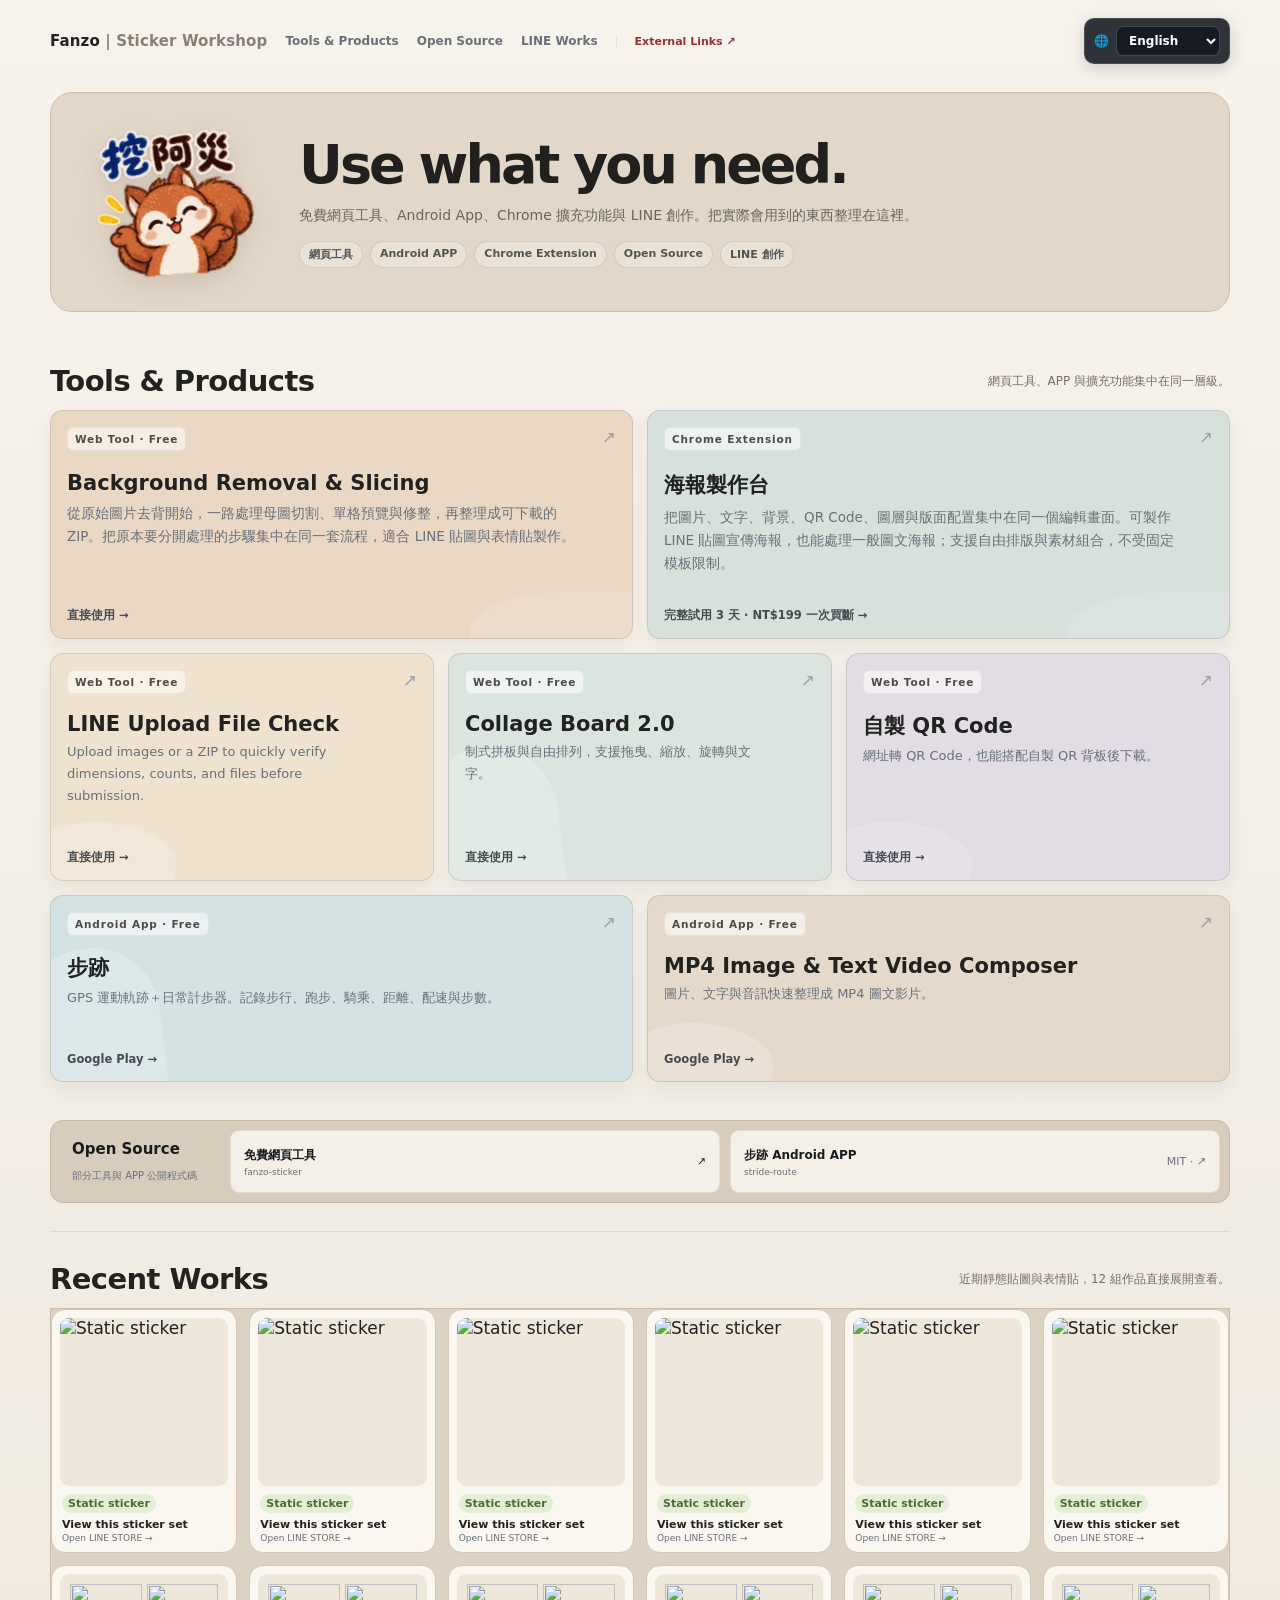
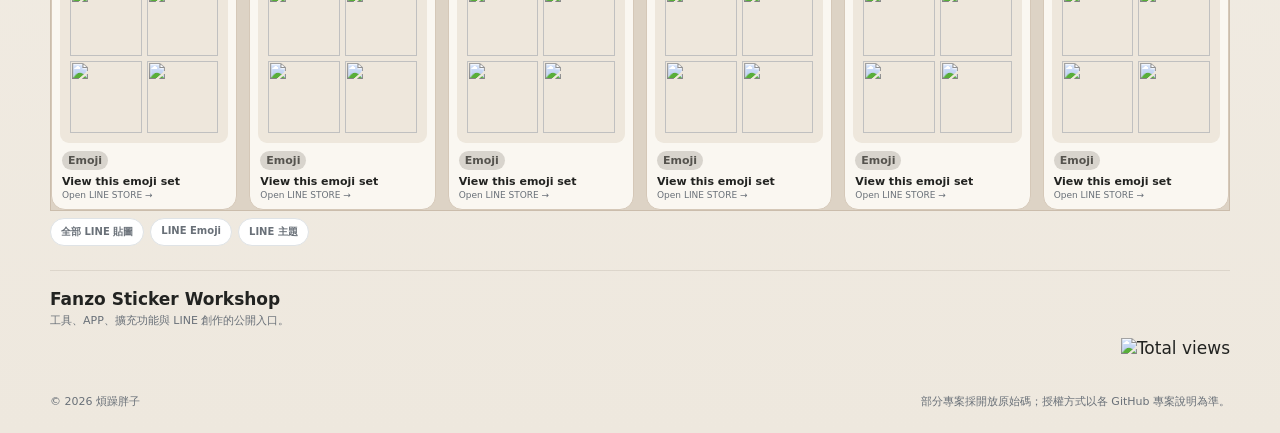
==== index.html @ 5bd981f5 "Use direct PNG for homepage featured sticker" ====
<!DOCTYPE html>
<html lang="zh-Hant-TW">
<head>
<meta charset="UTF-8">
<meta name="viewport" content="width=device-width, initial-scale=1.0">
<title>煩躁胖子｜貼圖工作站</title>
<meta name="description" content="煩躁胖子貼圖工作站：四套免費工具、Android APP，以及 Chrome 海報製作台。">
<meta property="og:title" content="煩躁胖子｜貼圖工作站">
<meta property="og:description" content="煩躁胖子貼圖工作站：四套免費工具、Android APP，以及 Chrome 海報製作台。">
<meta property="og:type" content="website">
<meta name="twitter:card" content="summary_large_image">
<style>
:root{
  --paper:#f6f1e8;
  --paper2:#fffaf2;
  --ink:#27251f;
  --muted:#756f65;
  --line:#ded5c7;
  --orange:#f07b45;
  --yellow:#f3c95f;
  --shadow:0 16px 38px rgba(67,54,35,.10);
}
*{box-sizing:border-box}
html{scroll-behavior:smooth}
body{
  margin:0;
  color:var(--ink);
  background:
    radial-gradient(circle at 12% 8%,rgba(240,123,69,.11),transparent 27rem),
    radial-gradient(circle at 92% 35%,rgba(243,201,95,.12),transparent 26rem),
    var(--paper);
  font-family:"Noto Sans TC","PingFang TC","Microsoft JhengHei",system-ui,sans-serif;
}
a{color:inherit}
.wrap{width:min(1120px,calc(100% - 32px));margin:auto}

/* Header */
header{padding:22px 0 8px}
.topbar{display:flex;align-items:center;justify-content:space-between;gap:18px}
.brand{font-size:18px;font-weight:900;text-decoration:none;letter-spacing:.02em}
.brand b{color:var(--orange)}
.toplinks{display:flex;gap:8px;flex-wrap:wrap}
.toplinks a{
  text-decoration:none;font-size:12px;font-weight:800;color:var(--muted);
  padding:9px 12px;border-radius:999px;
}
.toplinks a:hover{background:rgba(255,255,255,.65);color:var(--ink)}

/* Hero */
.hero{padding:56px 0 38px;text-align:center}
.hero-mark{
  width:74px;height:74px;margin:0 auto 18px;border-radius:25px;
  background:var(--orange);display:grid;place-items:center;
  transform:rotate(-4deg);box-shadow:0 12px 26px rgba(240,123,69,.24);
}
.hero-mark svg{width:41px;height:41px;stroke:#fff;transform:rotate(4deg)}
.hero h1{
  margin:0;font-size:clamp(36px,7vw,66px);line-height:1.08;
  letter-spacing:-.04em;font-weight:900;
}
.hero p{
  max-width:680px;margin:18px auto 0;color:var(--muted);
  font-size:15px;line-height:1.9;
}
.hero-note{
  display:inline-flex;gap:9px;align-items:center;margin-top:22px;
  font-size:12px;font-weight:800;color:#665d51;background:rgba(255,255,255,.58);
  border:1px solid rgba(222,213,199,.78);border-radius:999px;padding:9px 14px;
}
.hero-note i{width:8px;height:8px;border-radius:50%;background:#72a66f}

/* Tools */
.section{padding:34px 0}
.section-kicker{
  font-size:12px;font-weight:900;color:var(--orange);letter-spacing:.12em;
  text-transform:uppercase;margin-bottom:8px;
}
.section-head{display:flex;align-items:end;justify-content:space-between;gap:16px;margin-bottom:18px}
.section-head h2{font-size:clamp(25px,4vw,36px);margin:0;letter-spacing:-.02em}
.section-head p{margin:0;color:var(--muted);font-size:13px;line-height:1.7}
.home-update{
  display:flex;align-items:center;gap:10px;flex-wrap:wrap;
  margin:0 0 12px;padding:10px 14px;border-radius:15px;
  background:rgba(255,250,242,.82);border:1px solid rgba(222,213,199,.95);
  color:var(--muted);font-size:11px;line-height:1.55
}
.home-update b{color:var(--ink);font-size:11px}
.tools{display:grid;grid-template-columns:repeat(2,minmax(0,1fr));gap:16px}
.tool{
  min-height:250px;border-radius:28px;padding:26px;text-decoration:none;
  position:relative;overflow:hidden;border:1px solid rgba(68,55,36,.08);
  box-shadow:var(--shadow);transition:transform .18s ease,box-shadow .18s ease;
}
.tool:hover{transform:translateY(-4px);box-shadow:0 20px 42px rgba(67,54,35,.14)}
.tool:nth-child(1){background:#f6c9aa}
.tool:nth-child(2){background:#f3dda0}
.tool:nth-child(3){background:#badad5}
.tool:nth-child(4){background:#cfd9b7}
.tool-number{
  position:absolute;right:20px;top:14px;font-size:58px;font-weight:900;
  color:rgba(39,37,31,.08);line-height:1
}
.tool-icon{
  width:62px;height:62px;border-radius:20px;background:rgba(255,255,255,.58);
  display:grid;place-items:center;margin-bottom:35px;
}
.tool-icon svg{width:31px;height:31px;stroke:var(--ink)}
.tool h3{font-size:24px;margin:0 0 9px;letter-spacing:-.02em}
.tool p{margin:0;max-width:390px;color:#5f584e;font-size:13px;line-height:1.75}
.tool-go{
  display:inline-flex;align-items:center;gap:8px;margin-top:19px;
  font-size:13px;font-weight:900
}
.tool-go span{
  width:27px;height:27px;display:grid;place-items:center;border-radius:50%;
  background:rgba(255,255,255,.58);transition:transform .15s
}
.tool:hover .tool-go span{transform:translateX(3px)}

/* Showcase */
.showcase-box{
  background:rgba(255,250,242,.76);border:1px solid rgba(222,213,199,.9);
  border-radius:30px;padding:24px;box-shadow:var(--shadow)
}
.showcase-viewport{overflow:hidden}
.showcase-track{display:flex;gap:14px;transition:transform .35s ease;will-change:transform}
.work-card{
  flex:0 0 calc((100% - 28px)/3);min-width:0;text-decoration:none;
  background:#fff;border:1px solid #e6ddd0;border-radius:22px;
  padding:13px;transition:transform .16s,border-color .16s;
}
.work-card:hover{transform:translateY(-2px);border-color:#cdbfad}
.work-image{
  aspect-ratio:1/1;border-radius:16px;background:#f3eee6;
  display:grid;place-items:center;overflow:hidden
}
.work-image img{width:100%;height:100%;object-fit:contain;display:block}
.work-meta{padding:12px 4px 4px}
.badge{
  display:inline-block;font-size:11px;font-weight:900;padding:5px 9px;
  border-radius:999px;background:#f1ece4;color:#5f584e;margin-bottom:9px
}
.badge.motion{background:#fde1d3;color:#a84520}
.badge.static{background:#e4eed7;color:#4f6b38}
.work-title{font-size:14px;font-weight:900}
.work-more{font-size:11px;color:var(--muted);margin-top:5px}
.showcase-foot{
  display:flex;align-items:center;justify-content:space-between;gap:14px;margin-top:17px
}
.showcase-dots{display:flex;gap:7px}
.showcase-dot{
  width:8px;height:8px;padding:0;border:0;border-radius:999px;
  background:#d4cabd;cursor:pointer
}
.showcase-dot.active{width:24px;background:var(--orange)}
.showcase-arrows{display:flex;gap:8px}
.showcase-arrow{
  width:42px;height:42px;border-radius:50%;border:1px solid #ded5c7;
  background:#fff;color:var(--ink);font-size:20px;cursor:pointer
}
.showcase-arrow:hover{background:#f7eee4}
.store-links{display:flex;justify-content:center;gap:8px;flex-wrap:wrap;margin-top:16px}
.store-links a{
  text-decoration:none;font-size:12px;font-weight:800;color:var(--muted);
  border:1px solid var(--line);border-radius:999px;padding:9px 13px;background:rgba(255,255,255,.5)
}
.store-links a:hover{color:var(--ink);background:#fff}

/* Footer */
footer{padding:42px 0 34px}
.footer-inner{
  border-top:1px solid var(--line);padding-top:20px;
  display:flex;justify-content:space-between;gap:14px;flex-wrap:wrap;
  font-size:11px;color:var(--muted)
}

@media(max-width:760px){
  .wrap{width:min(100% - 22px,1120px)}
  header{padding-top:14px}.toplinks{display:none}
  .hero{padding:42px 5px 26px}.hero-mark{width:64px;height:64px;border-radius:21px}
  .hero h1{font-size:40px}.hero p{font-size:14px}
  .section{padding:25px 0}.section-head{align-items:flex-start;flex-direction:column}
  .tools{grid-template-columns:1fr}.tool{min-height:218px;padding:22px;border-radius:24px}
  .tool-icon{margin-bottom:26px}
  .showcase-box{padding:14px;border-radius:24px}
  .work-card{flex-basis:78%}.showcase-track{gap:10px}
}
@media(prefers-reduced-motion:reduce){
  html{scroll-behavior:auto}.tool,.showcase-track,.work-card{transition:none}
}

/* ===== 0808V3｜桌機版一頁感壓縮 patch ===== */
@media (min-width: 761px){
  header{padding:14px 0 4px}
  .brand{font-size:16px}
  .toplinks a{font-size:11px;padding:7px 10px}

  .hero{padding:22px 0 18px}
  .hero-mark{
    width:48px;height:48px;margin:0 auto 10px;border-radius:16px;
    box-shadow:0 8px 18px rgba(240,123,69,.18)
  }
  .hero-mark svg{width:28px;height:28px}
  .hero h1{
    font-size:clamp(34px,4vw,48px);
    line-height:1.05;
    white-space:nowrap
  }
  .hero p{
    max-width:760px;margin:9px auto 0;
    font-size:13px;line-height:1.55
  }
  .hero-note{
    margin-top:10px;font-size:11px;
    padding:6px 11px
  }

  .section{padding:17px 0}
  .section-kicker{
    font-size:10px;margin-bottom:4px
  }
  .section-head{
    margin-bottom:10px;gap:12px
  }
  .section-head h2{
    font-size:clamp(23px,2.4vw,30px)
  }
  .section-head p{
    font-size:11px;line-height:1.5
  }

  .tools{
    grid-template-columns:repeat(4,minmax(0,1fr));
    gap:10px
  }
  .tool{
    min-height:178px;
    border-radius:20px;
    padding:16px;
    box-shadow:0 10px 24px rgba(67,54,35,.08)
  }
  .tool:hover{
    transform:translateY(-2px);
    box-shadow:0 13px 28px rgba(67,54,35,.11)
  }
  .tool-number{
    right:13px;top:8px;
    font-size:38px
  }
  .tool-icon{
    width:43px;height:43px;
    border-radius:14px;
    margin-bottom:13px
  }
  .tool-icon svg{width:23px;height:23px}
  .tool h3{
    font-size:17px;
    margin:0 0 6px
  }
  .tool p{
    font-size:11px;
    line-height:1.5;
    min-height:50px
  }
  .tool-go{
    margin-top:8px;
    font-size:11px;
    gap:6px
  }
  .tool-go span{
    width:22px;height:22px
  }

  .showcase-box{
    border-radius:22px;
    padding:12px;
    box-shadow:0 10px 24px rgba(67,54,35,.08)
  }
  .showcase-track{gap:10px}
  .work-card{
    flex:0 0 calc((100% - 50px)/6);
    border-radius:15px;
    padding:7px
  }
  .work-image{border-radius:11px}
  .work-meta{padding:7px 2px 2px}
  .badge{
    font-size:9px;
    padding:3px 6px;
    margin-bottom:5px
  }
  .work-title{font-size:11px}
  .work-more{font-size:9px;margin-top:2px}
  .showcase-foot{display:none}
  .store-links{
    margin-top:9px;
    gap:6px
  }
  .store-links a{
    font-size:10px;
    padding:6px 10px
  }

  footer{padding:18px 0 18px}
  .footer-inner{padding-top:12px}
}
@media (min-width: 761px) and (max-width: 1050px){
  .tools{grid-template-columns:repeat(2,minmax(0,1fr))}
  .tool{min-height:166px}
  .work-card{flex-basis:calc((100% - 30px)/4)}
  .showcase-foot{display:flex}
}


/* ===== 0808V4｜品牌標頭＋角色裝飾＋外部入口 patch ===== */
.brand span{
  color:var(--muted);
  font-weight:800;
}
.external-links a{
  border:1px solid rgba(222,213,199,.9);
  background:rgba(255,255,255,.48);
}
.external-links a:hover{
  background:#fff;
  border-color:#cfc1b2;
}
.hero{
  padding-top:18px;
  padding-bottom:14px;
}
.hero-layout{
  display:grid;
  grid-template-columns:150px minmax(0,1fr) 150px;
  align-items:center;
  gap:18px;
  max-width:900px;
  margin:0 auto;
}
.hero-copy{
  text-align:center;
  min-width:0;
}
.hero-copy h1{
  margin:0;
}
.hero-copy p{
  max-width:650px;
  margin:9px auto 0;
}
.hero-character{
  height:132px;
  display:flex;
  align-items:center;
  justify-content:center;
  pointer-events:none;
}
.hero-character img{
  display:block;
  width:auto;
  height:126px;
  max-width:100%;
  object-fit:contain;
  filter:drop-shadow(0 8px 13px rgba(67,54,35,.10));
}
.hero-character-left img{transform:rotate(-4deg)}
.hero-character-right img{transform:rotate(4deg)}
@media (min-width:761px) and (max-width:1050px){
  .hero-layout{
    grid-template-columns:120px minmax(0,1fr) 120px;
    max-width:780px;
    gap:10px;
  }
  .hero-character{height:112px}
  .hero-character img{height:108px}
}
@media(max-width:760px){
  .topbar{align-items:flex-start}
  .brand{font-size:15px}
  .brand span{display:inline}
  .external-links{
    display:none;
  }
  .hero{
    padding:24px 0 16px;
  }
  .hero-layout{
    grid-template-columns:78px minmax(0,1fr) 78px;
    gap:3px;
    max-width:100%;
  }
  .hero-character{
    height:86px;
    align-self:end;
  }
  .hero-character img{
    height:82px;
    max-width:92px;
  }
  .hero-copy h1{
    font-size:30px;
    white-space:normal;
    line-height:1.08;
  }
  .hero-copy p{
    font-size:12px;
    line-height:1.55;
    margin-top:8px;
  }
}
@media(max-width:430px){
  .hero-layout{
    grid-template-columns:62px minmax(0,1fr) 62px;
  }
  .hero-character{height:72px}
  .hero-character img{height:68px}
  .hero-copy h1{font-size:27px}
}


/* ===== 0808V5｜首頁視覺整理：Hero 外部入口面板 ===== */
header{padding:14px 0 2px}
.topbar{justify-content:flex-start}
.brand{font-size:16px;letter-spacing:.01em}
.brand span{color:#8a7f72;font-weight:800}
.hero{padding:14px 0 12px;text-align:left}
.hero-shell{
  display:grid;
  grid-template-columns:minmax(0,1fr) 330px;
  gap:20px;
  align-items:stretch;
}
.hero-stage{
  min-height:188px;
  border:1px solid rgba(222,213,199,.78);
  border-radius:26px;
  background:linear-gradient(135deg,rgba(255,250,242,.75),rgba(255,255,255,.35));
  position:relative;
  display:grid;
  grid-template-columns:135px minmax(0,1fr) 135px;
  align-items:center;
  gap:6px;
  padding:16px 22px;
  overflow:hidden;
}
.hero-stage:before,
.hero-stage:after{
  content:"";position:absolute;border-radius:50%;pointer-events:none
}
.hero-stage:before{width:180px;height:180px;left:-72px;top:-84px;background:rgba(240,123,69,.08)}
.hero-stage:after{width:150px;height:150px;right:-58px;bottom:-74px;background:rgba(243,201,95,.12)}
.hero-copy{position:relative;z-index:2;text-align:center}
.hero-copy h1{font-size:clamp(35px,3.8vw,52px);line-height:1.04;white-space:nowrap;margin:0;letter-spacing:-.045em}
.hero-copy p{max-width:620px;margin:10px auto 0;font-size:12.5px;line-height:1.6;color:var(--muted)}
.hero-character{height:145px;display:flex;align-items:center;justify-content:center;position:relative;z-index:2;pointer-events:none}
.hero-character img{height:132px;width:auto;max-width:100%;object-fit:contain;filter:drop-shadow(0 9px 12px rgba(67,54,35,.10))}
.hero-character-left img{transform:rotate(-4deg)}
.hero-character-right img{transform:rotate(4deg)}

.portal-panel{display:grid;grid-template-columns:1fr;gap:8px}
.portal-card{
  min-height:42px;
  display:grid;
  grid-template-columns:34px minmax(0,1fr) 28px;
  align-items:center;
  gap:9px;
  text-decoration:none;
  border:1px solid rgba(222,213,199,.9);
  background:rgba(255,255,255,.72);
  border-radius:15px;
  padding:8px 10px;
  box-shadow:0 7px 16px rgba(67,54,35,.055);
  transition:transform .16s ease, box-shadow .16s ease, border-color .16s ease;
}
a.portal-card:hover{transform:translateY(-2px);box-shadow:0 10px 20px rgba(67,54,35,.09);border-color:#cdbfad}
.portal-icon{width:30px;height:30px;border-radius:10px;display:grid;place-items:center;font-weight:900;font-size:14px;background:#f1ece4;color:#554c42}
.portal-line .portal-icon{background:#dff1d9;color:#39753d}
.portal-fb .portal-icon{background:#dde9fb;color:#315fa5;font-family:Arial,sans-serif;font-size:19px}
.portal-play .portal-icon{background:#e8e5f6;color:#544990;font-size:12px}
.portal-count .portal-icon{background:#f4ead7;color:#8b6d3f}
.portal-copy{min-width:0;display:flex;flex-direction:column;gap:1px}
.portal-copy b{font-size:12px;line-height:1.25;white-space:nowrap;overflow:hidden;text-overflow:ellipsis}
.portal-copy small{font-size:10px;line-height:1.25;color:var(--muted);white-space:nowrap;overflow:hidden;text-overflow:ellipsis}
.portal-arrow{font-size:16px;color:#9b8f80;text-align:center}
.portal-count{
  cursor:default;
  background:rgba(251,247,239,.82);
  grid-template-columns:34px minmax(0,1fr) auto;
}
.portal-count-value{
  display:flex;
  align-items:center;
  justify-content:flex-end;
  min-width:62px;
}
.portal-count-value img{
  display:block;
  height:20px;
  width:auto;
  max-width:88px;
}
.portal-oss .portal-icon{background:#f4ead7;color:#8b6d3f;font-size:10px;letter-spacing:-.08em}
.visitor-count{display:flex;justify-content:flex-end;align-items:center;margin-top:7px;min-height:18px}
.visitor-count img{display:block;height:18px;width:auto;max-width:110px}

.section{padding:13px 0}
.section-head{margin-bottom:9px;align-items:center}
.section-head h2{font-size:26px}
.section-head p{font-size:10.5px}
.tools{gap:9px}
.tool{min-height:164px;padding:14px;border-radius:18px}
.tool-icon{width:40px;height:40px;border-radius:13px;margin-bottom:10px}
.tool-icon svg{width:21px;height:21px}
.tool h3{font-size:16px;margin-bottom:5px}
.tool p{font-size:10.5px;line-height:1.45;min-height:46px}
.tool-go{font-size:10.5px;margin-top:6px}
.tool-number{font-size:34px}
.showcase-box{padding:10px;border-radius:19px}
.work-card{padding:6px;border-radius:13px}
.work-image{border-radius:10px}
.work-meta{padding:5px 2px 1px}
.store-links{margin-top:7px}
footer{padding:14px 0 16px}
.footer-inner{padding-top:10px}

@media(max-width:1050px){
  .hero-shell{grid-template-columns:1fr}
  .portal-panel{grid-template-columns:repeat(2,minmax(0,1fr))}
  .hero-stage{grid-template-columns:110px minmax(0,1fr) 110px}
  .hero-character img{height:112px}
  .hero-stage{min-height:160px}
}
@media(max-width:760px){
  header{padding-top:10px}
  .topbar{display:block}
  .brand{font-size:15px}
  .hero{padding-top:10px}
  .hero-shell{gap:10px}
  .hero-stage{grid-template-columns:72px minmax(0,1fr) 72px;min-height:145px;padding:12px 8px;border-radius:20px}
  .hero-character{height:88px}
  .hero-character img{height:82px}
  .hero-copy h1{font-size:29px;white-space:normal}
  .hero-copy p{font-size:11px;line-height:1.5}
  .portal-panel{grid-template-columns:1fr 1fr;gap:6px}
  .portal-card{grid-template-columns:30px minmax(0,1fr) 22px;padding:7px 8px;border-radius:13px}
  .portal-icon{width:27px;height:27px;border-radius:9px}
  .portal-copy b{font-size:10.5px}
  .portal-copy small{font-size:9px}
  .portal-count-value{font-size:16px}
  .visitor-count{justify-content:center;margin-top:8px}
  .section-head h2{font-size:24px}
  .section-head p{display:none}
}
@media(max-width:430px){
  .hero-stage{grid-template-columns:52px minmax(0,1fr) 52px}
  .hero-character{height:70px}
  .hero-character img{height:66px}
  .hero-copy h1{font-size:26px}
  .hero-copy p{font-size:10.5px}
  .portal-panel{grid-template-columns:1fr}
}


/* ===== 0925｜Android APP＋海報製作台 ===== */
.product-grid{display:grid;grid-template-columns:repeat(2,minmax(0,1fr));gap:10px}
.product-card{display:flex;align-items:center;gap:14px;min-height:112px;padding:16px 18px;text-decoration:none;border:1px solid rgba(222,213,199,.9);border-radius:20px;background:rgba(255,250,242,.76);box-shadow:0 10px 24px rgba(67,54,35,.07);transition:transform .16s ease,box-shadow .16s ease,border-color .16s ease}
.product-card:hover{transform:translateY(-2px);box-shadow:0 13px 28px rgba(67,54,35,.11);border-color:#cdbfad}
.product-icon{flex:0 0 48px;width:48px;height:48px;border-radius:15px;display:grid;place-items:center;background:#e7efe0;font-size:20px;font-weight:900}
.product-icon.play{background:#e8e5f6;color:#544990}
.product-copy{min-width:0;flex:1}.product-copy h3{font-size:16px;margin:0 0 4px}.product-copy b{display:block;font-size:11px;margin-bottom:4px;color:#5f584e}.product-copy p{font-size:10.5px;line-height:1.5;color:var(--muted);margin:0}.product-cta{flex:0 0 auto;font-size:10.5px;font-weight:900;white-space:nowrap}
.poster-card{display:grid;grid-template-columns:58px minmax(0,1fr) auto;align-items:center;gap:16px;padding:17px 19px;border:1px solid rgba(222,213,199,.95);border-radius:20px;background:linear-gradient(135deg,#f6c9aa 0%,#f5d7b6 58%,#f3dda0 100%);box-shadow:0 10px 24px rgba(67,54,35,.08)}
.poster-card .product-icon{width:54px;height:54px;background:rgba(255,255,255,.58)}.poster-card h3{font-size:18px;margin:0 0 4px}.poster-card p{font-size:10.5px;line-height:1.55;color:#5f584e;margin:0}.poster-meta{font-size:10.5px;font-weight:900;margin-top:5px}
.poster-action{display:inline-flex;align-items:center;justify-content:center;text-decoration:none;padding:10px 13px;border-radius:999px;background:rgba(255,255,255,.72);border:1px solid rgba(255,255,255,.8);font-size:10.5px;font-weight:900;white-space:nowrap}
@media(max-width:760px){.product-grid{grid-template-columns:1fr}.product-card{min-height:105px;padding:14px}.poster-card{grid-template-columns:48px minmax(0,1fr);gap:11px;padding:14px}.poster-card .product-icon{width:46px;height:46px}.poster-action{grid-column:1/-1;width:100%}}
</style>

<style id="professional-redesign">
:root{--bg:#f4f5f6;--surface:#fff;--surface2:#eceff1;--ink:#191c1f;--muted:#697078;--line:#dfe3e6;--accent:#b52a2f;--accent-soft:#f5e8e8;--dark:#25292d}
body{background:var(--bg);color:var(--ink)}
.wrap{width:min(1180px,calc(100% - 40px))}
header{padding:18px 0 4px}.topbar{display:flex;justify-content:space-between;align-items:center}.brand{font-size:15px}
.new-nav{display:flex;gap:18px}.new-nav a{font-size:11px;font-weight:800;text-decoration:none;color:var(--muted)}.new-nav a:hover{color:var(--ink)}
.hero{padding:24px 0 28px;text-align:left}.hero-shell{display:block}.hero-stage{min-height:270px;display:grid;grid-template-columns:145px minmax(0,1fr) 145px;border:1px solid var(--line);border-radius:20px;background:var(--surface);box-shadow:none;padding:28px 42px}
.hero-stage:before,.hero-stage:after{display:none}.hero-copy h1{font-size:clamp(42px,5vw,66px);letter-spacing:-.055em}.hero-copy p{max-width:650px;font-size:14px;line-height:1.75}.hero-character{height:180px}.hero-character img{height:158px;filter:none}
.hero-tags{display:flex;justify-content:center;gap:7px;flex-wrap:wrap;margin-top:18px}.hero-tags span{border:1px solid var(--line);background:#fafafa;border-radius:999px;padding:6px 10px;font-size:10px;font-weight:800;color:var(--muted)}
.portal-panel{display:none!important}
.section{padding:30px 0}.section-head{margin-bottom:15px}.section-head h2{font-size:27px}.section-head p{font-size:11px}
.product-bento{display:grid;grid-template-columns:repeat(12,1fr);gap:12px}
.product-bento .p-card{grid-column:span 4;min-height:180px;background:var(--surface);border:1px solid var(--line);border-radius:15px;padding:19px;text-decoration:none;display:flex;flex-direction:column;position:relative;transition:.16s ease}
.product-bento .p-card:hover{transform:translateY(-2px);border-color:#b9c0c5;box-shadow:0 9px 24px rgba(25,28,31,.06)}
.product-bento .p-card.major{grid-column:span 6;min-height:210px}.p-top{display:flex;justify-content:space-between;gap:10px;align-items:start}.p-type{font-size:9px;font-weight:900;letter-spacing:.1em;color:var(--accent);background:var(--accent-soft);padding:5px 7px;border-radius:6px}.p-arrow{color:#9aa0a5}.p-card h3{font-size:19px;margin:26px 0 7px}.p-card p{font-size:11px;line-height:1.65;color:var(--muted);margin:0;max-width:430px}.p-foot{margin-top:auto;padding-top:18px;font-size:10px;font-weight:900;color:#454b50}
.opensource-strip{display:grid;grid-template-columns:190px 1fr 1fr;gap:10px;align-items:stretch;background:var(--dark);border-radius:16px;padding:12px;color:white}.oss-title{padding:14px}.oss-title b{display:block;font-size:17px;margin-bottom:5px}.oss-title small{color:#aeb5ba;font-size:10px}.oss-card{background:#30353a;border:1px solid #41474c;border-radius:11px;padding:13px 15px;text-decoration:none;color:white;display:flex;align-items:center;justify-content:space-between}.oss-card b{font-size:12px}.oss-card small{display:block;color:#aeb5ba;font-size:9px;margin-top:3px}.oss-license{color:#d5dade;font-size:10px}
.showcase-box{background:transparent;border:0;border-radius:0;padding:0;box-shadow:none}.work-card{background:var(--surface);border-color:var(--line);border-radius:14px;padding:8px}.work-image{border-radius:9px;background:#eceff1}.badge{background:#eceff1;color:#535a60}.store-links{justify-content:flex-start}.store-links a{background:var(--surface);border-color:var(--line)}
.creator-note{display:grid;grid-template-columns:1fr auto;gap:20px;align-items:center;border-top:1px solid var(--line);padding:24px 0 6px}.creator-note p{margin:4px 0 0;color:var(--muted);font-size:11px}.creator-links{display:flex;gap:8px}.creator-links a{font-size:10px;font-weight:900;text-decoration:none;border:1px solid var(--line);background:var(--surface);padding:8px 11px;border-radius:8px}
footer{padding:14px 0 24px}.footer-inner{border-top:0;padding-top:0}
@media(max-width:900px){.product-bento .p-card,.product-bento .p-card.major{grid-column:span 6}.opensource-strip{grid-template-columns:1fr 1fr}.oss-title{grid-column:1/-1}.hero-stage{grid-template-columns:105px minmax(0,1fr) 105px;padding:22px}.hero-character img{height:120px}}
@media(max-width:650px){.wrap{width:min(100% - 22px,1180px)}.new-nav{display:none}.hero-stage{grid-template-columns:58px minmax(0,1fr) 58px;min-height:190px;padding:14px 8px}.hero-copy h1{font-size:31px}.hero-copy p{font-size:11px}.hero-character{height:85px}.hero-character img{height:72px}.product-bento .p-card,.product-bento .p-card.major{grid-column:1/-1;min-height:155px}.opensource-strip{grid-template-columns:1fr}.oss-title{grid-column:auto}.creator-note{grid-template-columns:1fr}.creator-links{flex-wrap:wrap}.section{padding:22px 0}}
</style>

<style id="professional-redesign-v2">
/* 0925 V2 — tighter product rhythm, lighter OSS, less template-like hero */
:root{--accent:#9f2d31;--accent-soft:#f7eeee}
.hero-stage{min-height:228px;grid-template-columns:118px minmax(0,1fr) 96px;padding:24px 38px;overflow:visible}
.hero-character-left{transform:translate(-10px,18px) rotate(-5deg);align-self:end}
.hero-character-right{transform:translate(12px,-18px) rotate(4deg);align-self:start}
.hero-character-left img{height:132px}.hero-character-right img{height:112px}
.hero-copy h1{font-size:clamp(40px,4.6vw,60px)}
.hero-tags span{background:transparent;border-color:#d9dde0;color:#747b82;padding:5px 9px}
.section{padding:24px 0}.section-head{margin-bottom:12px}
.product-bento{grid-template-columns:repeat(12,1fr);gap:10px}
.product-bento .p-card,.product-bento .p-card.major{grid-column:span 4;min-height:146px;padding:16px;border-radius:13px}
.product-bento .p-card:nth-child(1){grid-column:span 6;min-height:166px}
.product-bento .p-card:nth-child(2){grid-column:span 6;min-height:166px}
.p-card h3{font-size:17px;margin:18px 0 5px}.p-card p{font-size:10.5px;line-height:1.5}.p-foot{padding-top:12px}
.p-type{background:#f1f2f3;color:#555d64;border:1px solid #e2e5e7;letter-spacing:.08em}
.p-card:nth-child(1) .p-type,.p-card:nth-child(2) .p-type{background:var(--accent-soft);color:var(--accent);border-color:#efdddd}
.opensource-strip{grid-template-columns:160px 1fr 1fr;background:#fff;color:var(--ink);border:1px solid var(--line);border-radius:13px;padding:9px;box-shadow:none}
.oss-title{padding:10px 12px}.oss-title b{font-size:15px}.oss-title small{color:var(--muted)}
.oss-card{background:#f7f8f9;border:1px solid #e3e6e8;color:var(--ink);border-radius:9px;padding:10px 13px}
.oss-card small,.oss-license{color:var(--muted)}
#open-source{padding-top:14px;padding-bottom:20px}
#works{padding-top:24px}
.creator-note{padding-top:18px}
@media(min-width:901px){.product-bento .p-card:nth-child(n+6){grid-column:span 6}}
@media(max-width:900px){.hero-stage{grid-template-columns:90px minmax(0,1fr) 72px}.product-bento .p-card,.product-bento .p-card.major,.product-bento .p-card:nth-child(1),.product-bento .p-card:nth-child(2){grid-column:span 6}.opensource-strip{grid-template-columns:140px 1fr 1fr}}
@media(max-width:650px){.hero-stage{grid-template-columns:46px minmax(0,1fr) 38px;min-height:178px;padding:12px 7px}.hero-character-left{transform:translate(-4px,12px) rotate(-5deg)}.hero-character-right{transform:translate(4px,-10px) rotate(4deg)}.hero-character-left img{height:64px}.hero-character-right img{height:56px}.hero-copy h1{font-size:29px}.hero-tags{display:none}.product-bento .p-card,.product-bento .p-card.major,.product-bento .p-card:nth-child(1),.product-bento .p-card:nth-child(2),.product-bento .p-card:nth-child(n+6){grid-column:1/-1;min-height:132px}.opensource-strip{grid-template-columns:1fr}.oss-title{padding:7px 9px}}
</style>

<style id="nav-external-v3">
.new-nav{align-items:center}.external-menu{position:relative}.external-menu summary{list-style:none;cursor:pointer;font-size:11px;font-weight:900;color:var(--accent);border-left:1px solid var(--line);padding-left:18px}.external-menu summary::-webkit-details-marker{display:none}.external-pop{position:absolute;right:0;top:28px;width:230px;padding:7px;background:#fff;border:1px solid var(--line);border-radius:11px;box-shadow:0 14px 35px rgba(20,24,28,.12);z-index:30}.external-pop a{display:block;padding:10px;border-radius:7px;color:var(--ink)!important}.external-pop a:hover{background:#f3f4f5}.external-pop b{display:block;font-size:11px}.external-pop small{display:block;margin-top:2px;font-size:9px;color:var(--muted)}
.creator-note{grid-template-columns:1fr}.work-card .badge.emoji{background:#eee9f6;color:#65547c}
@media(max-width:650px){.external-menu{display:none}}
</style>

<style id="showcase-grid-v4">
.showcase-static{overflow:visible}.showcase-grid{display:grid;grid-template-columns:repeat(6,minmax(0,1fr));gap:12px}.showcase-grid .work-card{min-width:0;width:auto}.showcase-grid .work-image{aspect-ratio:1/1}.showcase-grid .work-image img{width:100%;height:100%;object-fit:contain}.showcase-foot{display:none}
@media(max-width:1050px){.showcase-grid{grid-template-columns:repeat(4,minmax(0,1fr))}}
@media(max-width:650px){.showcase-grid{grid-template-columns:repeat(2,minmax(0,1fr));gap:9px}}
</style>

<style id="studio-palette-v5">
/* Warm studio palette: avoid engineering-white canvas and identical cards */
html,body{background:#eee9df}
body{background:
 radial-gradient(circle at 9% 7%,rgba(194,128,94,.10),transparent 24%),
 radial-gradient(circle at 91% 26%,rgba(93,124,113,.10),transparent 27%),
 #eee9df;color:#202321}
.site-header{background:rgba(238,233,223,.90);backdrop-filter:blur(12px)}
.hero-stage{background:#f3e8d8;border-color:#dfd2bf;box-shadow:0 14px 36px rgba(67,54,38,.07)}
.hero-tags span:nth-child(1){background:#f1d8c8;border-color:#e6c2ad;color:#754535}
.hero-tags span:nth-child(2){background:#dfe9df;border-color:#c9d9ca;color:#405f4c}
.hero-tags span:nth-child(3){background:#e9dfd2;border-color:#d8c8b7;color:#685340}
.hero-tags span:nth-child(4){background:#dedee8;border-color:#cacbd9;color:#51546b}
.hero-tags span:nth-child(5){background:#eadde2;border-color:#d9c6ce;color:#694d59}
.product-bento .p-card{border-color:rgba(77,70,58,.12);box-shadow:0 8px 22px rgba(63,54,42,.045)}
.product-bento .p-card:nth-child(1){background:#f4dfd2}
.product-bento .p-card:nth-child(2){background:#dfe8e1}
.product-bento .p-card:nth-child(3){background:#e9e1d4}
.product-bento .p-card:nth-child(4){background:#e2e5dc}
.product-bento .p-card:nth-child(5){background:#e6dfe8}
.product-bento .p-card:nth-child(6){background:#dce7e8}
.product-bento .p-card:nth-child(7){background:#eee0d9}
.product-bento .p-card .p-type{background:rgba(255,255,255,.48);border-color:rgba(80,70,60,.10)}
.opensource-strip{background:#ddd8ce;border-color:#cec7ba}
.oss-card{background:rgba(255,255,255,.38);border-color:rgba(70,65,55,.10)}
#works .work-card{background:#f7f2e9;border-color:#ddd4c7}
#works .work-image{background:#ebe7df}
footer{border-color:#d5cec2}
@media(max-width:650px){body{background:#eee9df}.hero-stage{background:#f3e8d8}}
</style>

<style id="studio-layout-v6">
/* stronger studio treatment; keep white as accent only */
.hero-stage{border:0;background:linear-gradient(135deg,#ead8c4 0%,#f0e4d3 52%,#dfe6dc 100%);box-shadow:none}
.hero-copy p{color:#665f56}.hero-tags{margin-top:14px}
.product-bento{gap:14px}
.product-bento .p-card{overflow:hidden;isolation:isolate;border:0;box-shadow:0 10px 24px rgba(64,52,40,.06);min-height:174px!important}
.product-bento .p-card:after{content:"";position:absolute;right:-32px;bottom:-42px;width:130px;height:130px;border-radius:50%;background:rgba(255,255,255,.28);z-index:-1}
.product-bento .p-card:nth-child(even):after{right:auto;left:-40px;width:150px;height:150px;background:rgba(255,255,255,.20)}
.product-bento .p-card h3{font-size:18px}.product-bento .p-card p{max-width:72%;font-size:11px}
.product-bento .p-card:nth-child(1){background:#edcfbd}
.product-bento .p-card:nth-child(2){background:#cfded3}
.product-bento .p-card:nth-child(3){background:#e5d6c2}
.product-bento .p-card:nth-child(4){background:#d7dfcf}
.product-bento .p-card:nth-child(5){background:#dcd2df}
.product-bento .p-card:nth-child(6){background:#cbdcdd}
.product-bento .p-card:nth-child(7){background:#e6cec3}
.p-type{background:rgba(255,255,255,.55)!important;color:#4f4b46!important;border-color:rgba(75,65,55,.08)!important}
.section-head p{color:#716a61}
.opensource-strip{background:#d5d0c6!important;border:0!important}
.oss-card{background:rgba(250,247,240,.55)!important}
#works{margin-top:8px;padding-top:30px;border-top:1px solid rgba(89,76,60,.12)}
.creator-note{border-top:1px solid rgba(89,76,60,.12)}
@media(max-width:650px){.product-bento .p-card p{max-width:82%}}
</style>

<style id="card-art-v6">
/* Product cards: denser copy area + illustrated lower band */
.product-bento .p-card{position:relative;overflow:hidden;padding-bottom:72px;isolation:isolate}
.product-bento .p-card:after{content:"";position:absolute;right:-12px;bottom:-18px;width:120px;height:76px;border-radius:55% 45% 0 0;background:rgba(255,255,255,.24);transform:rotate(-7deg);z-index:-1}
.product-bento .p-card:nth-child(odd):after{right:auto;left:-20px;width:145px;background:rgba(255,255,255,.18);transform:rotate(8deg)}
.product-bento .p-card:nth-child(1):before,.product-bento .p-card:nth-child(2):before{content:"";position:absolute;bottom:-7px;width:118px;height:102px;background-repeat:no-repeat;background-position:center bottom;background-size:contain;opacity:.94;pointer-events:none}
.product-bento .p-card:nth-child(1):before{right:20px;background-image:url("./assets/hero-left.png");transform:rotate(-4deg)}
.product-bento .p-card:nth-child(2):before{right:18px;background-image:url("./assets/hero-right.png");transform:rotate(3deg)}
.product-bento .p-card:nth-child(1),.product-bento .p-card:nth-child(2){padding-bottom:82px}
.p-card p{max-width:76%}.p-card:nth-child(n+3) p{max-width:88%}
.p-foot{position:absolute;left:16px;bottom:15px;z-index:2}
.section-head p{color:#756e65}
.hero-stage{border-radius:22px}
@media(max-width:650px){.product-bento .p-card{padding-bottom:66px}.product-bento .p-card:nth-child(1):before,.product-bento .p-card:nth-child(2):before{width:92px;height:82px;right:10px}.p-card p{max-width:72%}}
</style>

<style id="editorial-palette-v7">
/* restrained studio/product palette — low saturation, no candy-pastel cards */
html,body{background:#e7e3dc}
body{background:linear-gradient(180deg,#e9e5de 0%,#e3e0da 52%,#dedbd5 100%);color:#222321}
.site-header{background:rgba(231,227,220,.93);border-color:#d0ccc5}
.hero-stage{background:#d8d3ca;border-color:#c8c2b9;box-shadow:none}
.hero-copy h1{color:#20211f}.hero-copy p{color:#68665f}
.hero-tags span{background:rgba(255,255,255,.28)!important;border-color:rgba(54,54,50,.13)!important;color:#55544f!important}
.product-bento .p-card{box-shadow:none;border-color:rgba(45,45,42,.13)}
.product-bento .p-card:nth-child(1){background:#d9d2c8}
.product-bento .p-card:nth-child(2){background:#cfd4cf}
.product-bento .p-card:nth-child(3){background:#d6d2cb}
.product-bento .p-card:nth-child(4){background:#cbd0cc}
.product-bento .p-card:nth-child(5){background:#d2cfd0}
.product-bento .p-card:nth-child(6){background:#cbd2d1}
.product-bento .p-card:nth-child(7){background:#d5d0c9}
.product-bento .p-card:after{background:rgba(255,255,255,.12)}
.product-bento .p-card .p-type{background:rgba(246,244,239,.52);border-color:rgba(50,50,46,.11);color:#4f504c}
.p-card:nth-child(1) .p-type,.p-card:nth-child(2) .p-type{background:rgba(246,244,239,.52);color:#4f504c;border-color:rgba(50,50,46,.11)}
.opensource-strip{background:#cbc8c1;border-color:#bbb7af}
.oss-card{background:rgba(244,242,237,.36)}
#works .work-card{background:#efede8;border-color:#cec9c1;box-shadow:none}
#works .work-image{background:#dedbd5}
.emoji-preview{display:grid!important;grid-template-columns:1fr 1fr;grid-template-rows:1fr 1fr;gap:5px;padding:10px!important}
.emoji-preview img{width:100%!important;height:100%!important;min-width:0;min-height:0;object-fit:contain!important}
.badge.emoji{background:#d8d4cd!important;color:#55534e!important}
</style>

<style id="major-card-fix-v8">
/* Major product cards should carry product information, not repeat hero mascots. */
.product-bento .p-card:nth-child(1):before,.product-bento .p-card:nth-child(2):before{content:none!important;background-image:none!important}
.product-bento .p-card:nth-child(1),.product-bento .p-card:nth-child(2){padding-bottom:62px!important;min-height:220px!important}
.product-bento .p-card:nth-child(1) p,.product-bento .p-card:nth-child(2) p{max-width:94%!important;font-size:12px!important;line-height:1.72!important;margin-top:2px}
.product-bento .p-card:nth-child(1) h3,.product-bento .p-card:nth-child(2) h3{font-size:20px;margin-top:20px}
.product-bento .p-card:nth-child(1):after,.product-bento .p-card:nth-child(2):after{width:190px;height:80px;right:-28px;left:auto;bottom:-34px;border-radius:50% 0 0 0;background:rgba(255,255,255,.10);transform:none}
@media(max-width:650px){.product-bento .p-card:nth-child(1),.product-bento .p-card:nth-child(2){min-height:205px!important;padding-bottom:58px!important}.product-bento .p-card:nth-child(1) p,.product-bento .p-card:nth-child(2) p{font-size:11.5px!important}}
</style>

<style id="type-scale-v9">
/* Increase both display and supporting type by roughly 1–2 steps. */
body{font-size:17px}
.new-nav a,.external-trigger{font-size:12px}
.hero-copy h1{font-size:54px;line-height:1.08}
.hero-copy p{font-size:14px;line-height:1.65}
.hero-tags span{font-size:11px}
.section-head h2{font-size:29px}
.section-head p{font-size:12px}
.product-bento .p-card h3{font-size:21px!important}
.product-bento .p-card p{font-size:13px!important;line-height:1.72!important}
.product-bento .p-card:nth-child(1) p,.product-bento .p-card:nth-child(2) p{font-size:13.5px!important}
.p-type{font-size:10.5px}.p-foot{font-size:11.5px}
.oss-title strong,.oss-card strong{font-size:14px}.oss-title span,.oss-card span{font-size:11px}
.work-meta strong{font-size:13px}.work-meta span{font-size:11px}
@media(max-width:650px){.hero-copy h1{font-size:34px}.hero-copy p{font-size:12px}.section-head h2{font-size:25px}.product-bento .p-card h3{font-size:19px!important}.product-bento .p-card p{font-size:12px!important}}
</style>
<style id="counter-restore-v10">
.restored-counter{display:flex;justify-content:flex-end;padding:4px 0 24px}
.restored-counter .visitor-count{margin:0}
@media(max-width:650px){.restored-counter{justify-content:center;padding-bottom:18px}}
</style>


<style id="homepage-visual-v14">
/* 0925 V14｜單張貼圖＋明確背景/卡片色差 */
html,body{background:#f4f0e8!important}
body{background:linear-gradient(180deg,#f7f3ec 0%,#eee8de 100%)!important;color:#222321}
.site-header,header{background:rgba(247,243,236,.94)!important}
.hero-stage{
  grid-template-columns:190px minmax(0,1fr)!important;
  gap:24px!important;
  background:#e2d7c8!important;
  border:1px solid #cfc0ae!important;
  padding:22px 34px!important;
  min-height:220px!important;
}
.featured-sticker{
  width:180px;height:156px;overflow:hidden;position:relative;z-index:3;
  filter:drop-shadow(0 9px 12px rgba(55,43,31,.12));
  transform:rotate(-3deg)
}
.featured-sticker img{display:block;width:100%;height:100%;object-fit:contain}
.hero-copy{text-align:left!important}
.hero-copy p{margin-left:0!important;margin-right:0!important}
.hero-tags{justify-content:flex-start!important}
.product-bento .p-card{
  border:1px solid rgba(65,55,45,.13)!important;
  box-shadow:0 8px 18px rgba(58,47,36,.055)!important
}
.product-bento .p-card:nth-child(1){background:#ead8c5!important}
.product-bento .p-card:nth-child(2){background:#d7e1dc!important}
.product-bento .p-card:nth-child(3){background:#efe2cf!important}
.product-bento .p-card:nth-child(4){background:#dbe5df!important}
.product-bento .p-card:nth-child(5){background:#e2dce5!important}
.product-bento .p-card:nth-child(6){background:#d4e2e4!important}
.product-bento .p-card:nth-child(7){background:#e5d9cb!important}
.opensource-strip{background:#d8cdbd!important;border:1px solid #c7b9a6!important}
.oss-card{background:#f4efe7!important;border:1px solid rgba(70,58,45,.10)!important}
#works .showcase-box{background:#ddd3c5!important;border:1px solid #cbbdac!important}
#works .work-card{background:#faf7f1!important;border-color:#d5c8b8!important}
#works .work-image{background:#eee7dc!important}
@media(max-width:760px){
  .hero-stage{grid-template-columns:105px minmax(0,1fr)!important;gap:10px!important;padding:16px!important;min-height:170px!important}
  .featured-sticker{width:105px;height:91px}
  .hero-copy{text-align:left!important}
}
@media(max-width:430px){
  .hero-stage{grid-template-columns:88px minmax(0,1fr)!important;padding:13px 10px!important}
  .featured-sticker{width:88px;height:76px}
  .hero-copy h1{font-size:25px!important}
}
</style>
</head>
<body>
<header><div class="wrap topbar"><a class="brand" href="./">煩躁胖子<span>｜貼圖工作站</span></a><nav class="new-nav"><a href="#products">工具與產品</a><a href="#open-source">開放原始碼</a><a href="#works">LINE 作品</a><details class="external-menu"><summary>外部連結 ↗</summary><div class="external-pop"><a href="https://store.line.me/search/zh-Hant?q=%E7%85%A9%E8%BA%81%E8%83%96%E5%AD%90" target="_blank" rel="noopener"><b>LINE STORE</b><small>全部作品</small></a><a href="https://www.facebook.com/profile.php?id=61592913950425" target="_blank" rel="noopener"><b>Facebook</b><small>最新作品與消息</small></a><a href="https://github.com/a8631071-blip/fanzo-sticker" target="_blank" rel="noopener"><b>GitHub</b><small>公開原始碼專案</small></a></div></details></nav></div></header>
<main>
<section class="hero wrap"><div class="hero-shell"><div class="hero-stage">
<div class="featured-sticker"><img src="./assets/decor/wagazai.png?v=15" alt="挖阿災"></div>
<div class="hero-copy"><h1>有需要，就拿去用。</h1><p>免費網頁工具、Android App、Chrome 擴充功能與 LINE 創作。把實際會用到的東西整理在這裡。</p><div class="hero-tags"><span>網頁工具</span><span>Android APP</span><span>Chrome 擴充功能</span><span>開放原始碼</span><span>LINE 創作</span></div></div></div></div></section>

<section class="section wrap" id="products"><div class="section-head"><div><h2>工具與產品</h2></div><p>網頁工具、APP 與擴充功能集中在同一層級。</p></div>
<div class="product-bento">
<a class="p-card major" href="./sticker/" target="_blank" rel="noopener"><div class="p-top"><span class="p-type">網頁工具・免費</span><span class="p-arrow">↗</span></div><h3>去背・切割一站搞定</h3><p>從原始圖片去背開始，一路處理母圖切割、單格預覽與修整，再整理成可下載的 ZIP。把原本要分開處理的步驟集中在同一套流程，適合 LINE 貼圖與表情貼製作。</p><div class="p-foot">直接使用 →</div></a>
<a class="p-card major" href="https://chromewebstore.google.com/detail/%E6%B5%B7%E5%A0%B1%E8%A3%BD%E4%BD%9C%E5%8F%B0/giccbkmkanojfniioocgnfmainpafenc?utm_source=threads&utm_medium=social&utm_content=link_in_bio" target="_blank" rel="noopener"><div class="p-top"><span class="p-type">Chrome 擴充功能</span><span class="p-arrow">↗</span></div><h3>海報製作台</h3><p>把圖片、文字、背景、QR Code、圖層與版面配置集中在同一個編輯畫面。可製作 LINE 貼圖宣傳海報，也能處理一般圖文海報；支援自由排版與素材組合，不受固定模板限制。</p><div class="p-foot">完整試用 3 天 · NT$199 一次買斷 →</div></a>
<a class="p-card" href="./line-check/" target="_blank" rel="noopener"><div class="p-top"><span class="p-type">網頁工具・免費</span><span class="p-arrow">↗</span></div><h3>LINE 上架檔案檢查</h3><p>上傳圖片或 ZIP，上架前快速檢查尺寸、數量與檔案。</p><div class="p-foot">直接使用 →</div></a>
<a class="p-card" href="./collage/" target="_blank" rel="noopener"><div class="p-top"><span class="p-type">網頁工具・免費</span><span class="p-arrow">↗</span></div><h3>素材拼板 2.0</h3><p>制式拼板與自由排列，支援拖曳、縮放、旋轉與文字。</p><div class="p-foot">直接使用 →</div></a>
<a class="p-card" href="./qr/" target="_blank" rel="noopener"><div class="p-top"><span class="p-type">網頁工具・免費</span><span class="p-arrow">↗</span></div><h3>自製 QR Code</h3><p>網址轉 QR Code，也能搭配自製 QR 背板後下載。</p><div class="p-foot">直接使用 →</div></a>
<a class="p-card" href="https://play.google.com/store/apps/details?id=com.app.strideroute" target="_blank" rel="noopener"><div class="p-top"><span class="p-type">Android APP・免費</span><span class="p-arrow">↗</span></div><h3>步跡</h3><p>GPS 運動軌跡＋日常計步器。記錄步行、跑步、騎乘、距離、配速與步數。</p><div class="p-foot">Google Play →</div></a>
<a class="p-card" href="https://play.google.com/store/apps/details?id=com.fanzaopangzi.simplemp4maker" target="_blank" rel="noopener"><div class="p-top"><span class="p-type">Android APP・免費</span><span class="p-arrow">↗</span></div><h3>MP4 圖文影片合成器</h3><p>圖片、文字與音訊快速整理成 MP4 圖文影片。</p><div class="p-foot">Google Play →</div></a>
</div></section>

<section class="section wrap" id="open-source"><div class="opensource-strip"><div class="oss-title"><b>開放原始碼</b><small>部分工具與 APP 公開程式碼</small></div><a class="oss-card" href="https://github.com/a8631071-blip/fanzo-sticker" target="_blank" rel="noopener"><span><b>免費網頁工具</b><small>fanzo-sticker</small></span><span>↗</span></a><a class="oss-card" href="https://github.com/a8631071-blip/stride-route" target="_blank" rel="noopener"><span><b>步跡 Android APP</b><small>stride-route</small></span><span class="oss-license">MIT · ↗</span></a></div></section>

<section class="section wrap" id="works"><div class="section-head"><div><h2>最近作品</h2></div><p>近期靜態貼圖與表情貼，12 組作品直接展開查看。</p></div><div class="showcase-box showcase-static"><div class="showcase-grid" id="showcaseTrack"></div></div><div class="store-links"><a href="https://store.line.me/search/sticker/zh-Hant?q=%E7%85%A9%E8%BA%81%E8%83%96%E5%AD%90" target="_blank" rel="noopener">全部 LINE 貼圖</a><a href="https://store.line.me/search/emoji/zh-Hant?q=%E7%85%A9%E8%BA%81%E8%83%96%E5%AD%90" target="_blank" rel="noopener">LINE 表情貼</a><a href="https://store.line.me/search/theme/zh-Hant?q=%E7%85%A9%E8%BA%81%E8%83%96%E5%AD%90" target="_blank" rel="noopener">LINE 主題</a></div></section>

<section class="wrap creator-note"><div><b>煩躁胖子｜貼圖工作站</b><p>工具、APP、擴充功能與 LINE 創作的公開入口。</p></div></section>
<section class="wrap restored-counter"><div class="visitor-count" title="首頁累積瀏覽次數">
  <img src="https://api.visitorbadge.io/api/visitors?path=a8631071-blip.fanzo-sticker.home&label=%E7%B4%AF%E7%A9%8D%E7%80%8F%E8%A6%BD&labelColor=%23d8d3ca&countColor=%23c4beb5&style=flat&labelStyle=lower" alt="累積瀏覽次數" referrerpolicy="no-referrer">
</div></section>
</main>
<footer><div class="wrap footer-inner"><span>© 2026 煩躁胖子</span><span>部分專案採開放原始碼；授權方式以各 GitHub 專案說明為準。</span></div></footer>
<script>
const SHOWCASE_ITEMS = [
  { id:"36816346", kind:"靜態貼圖", cls:"static", url:"https://store.line.me/stickershop/product/36816346/zh-Hant" },
  { id:"36816269", kind:"靜態貼圖", cls:"static", url:"https://store.line.me/stickershop/product/36816269/zh-Hant" },
  { id:"36816199", kind:"靜態貼圖", cls:"static", url:"https://store.line.me/stickershop/product/36816199/zh-Hant" },
  { id:"36723654", kind:"靜態貼圖", cls:"static", url:"https://store.line.me/stickershop/product/36723654/zh-Hant" },
  { id:"36785043", kind:"靜態貼圖", cls:"static", url:"https://store.line.me/stickershop/product/36785043/zh-Hant" },
  { id:"36705056", kind:"靜態貼圖", cls:"static", url:"https://store.line.me/stickershop/product/36705056/zh-Hant" },
  { id:"6a816e19117a5b0a0e144e4b", kind:"表情貼", cls:"emoji", type:"emoji", url:"https://store.line.me/emojishop/product/6a816e19117a5b0a0e144e4b/zh-Hant" },
  { id:"6a840abcdd388027caabe3f6", kind:"表情貼", cls:"emoji", type:"emoji", url:"https://store.line.me/emojishop/product/6a840abcdd388027caabe3f6/zh-Hant" },
  { id:"6ab2307e9873e30db180af23", kind:"表情貼", cls:"emoji", type:"emoji", url:"https://store.line.me/emojishop/product/6ab2307e9873e30db180af23/zh-Hant" },
  { id:"6ab4d991351ef75626dbac79", kind:"表情貼", cls:"emoji", type:"emoji", url:"https://store.line.me/emojishop/product/6ab4d991351ef75626dbac79/zh-Hant" },
  { id:"6aae3cb5c427d714c65b676b", kind:"表情貼", cls:"emoji", type:"emoji", url:"https://store.line.me/emojishop/product/6aae3cb5c427d714c65b676b/zh-Hant" },
  { id:"6aacf4b7c427d714c65b6734", kind:"表情貼", cls:"emoji", type:"emoji", url:"https://store.line.me/emojishop/product/6aacf4b7c427d714c65b6734/zh-Hant" }
];

function renderShowcase(){
  const track = document.getElementById("showcaseTrack");
  track.innerHTML = SHOWCASE_ITEMS.map((item) => `
    <a class="work-card" href="${item.url}" target="_blank" rel="noopener" aria-label="${item.kind}">
      <div class="work-image ${item.type==='emoji' ? 'emoji-preview' : ''}">
        ${item.type==='emoji'
          ? [1,2,3,4].map(n => '<img src="https://stickershop.line-scdn.net/sticonshop/v1/sticon/'+item.id+'/iPhone/'+String(n).padStart(3,'0')+'.png?v=1" alt="" loading="lazy" referrerpolicy="no-referrer">').join('')
          : '<img src="https://stickershop.line-scdn.net/stickershop/v1/product/'+item.id+'/LINEStorePC/main.png?v=1" alt="'+item.kind+'" loading="lazy" referrerpolicy="no-referrer">'}
      </div>
      <div class="work-meta">
        <span class="badge ${item.cls}">${item.kind}</span>
        <div class="work-title">${item.type==='emoji' ? '看看這組表情貼' : '看看這組貼圖'}</div>
        <div class="work-more">前往 LINE STORE →</div>
      </div>
    </a>
  `).join("");
}
renderShowcase();
</script>
<script src="assets/i18n.js"></script>

</body>
</html>
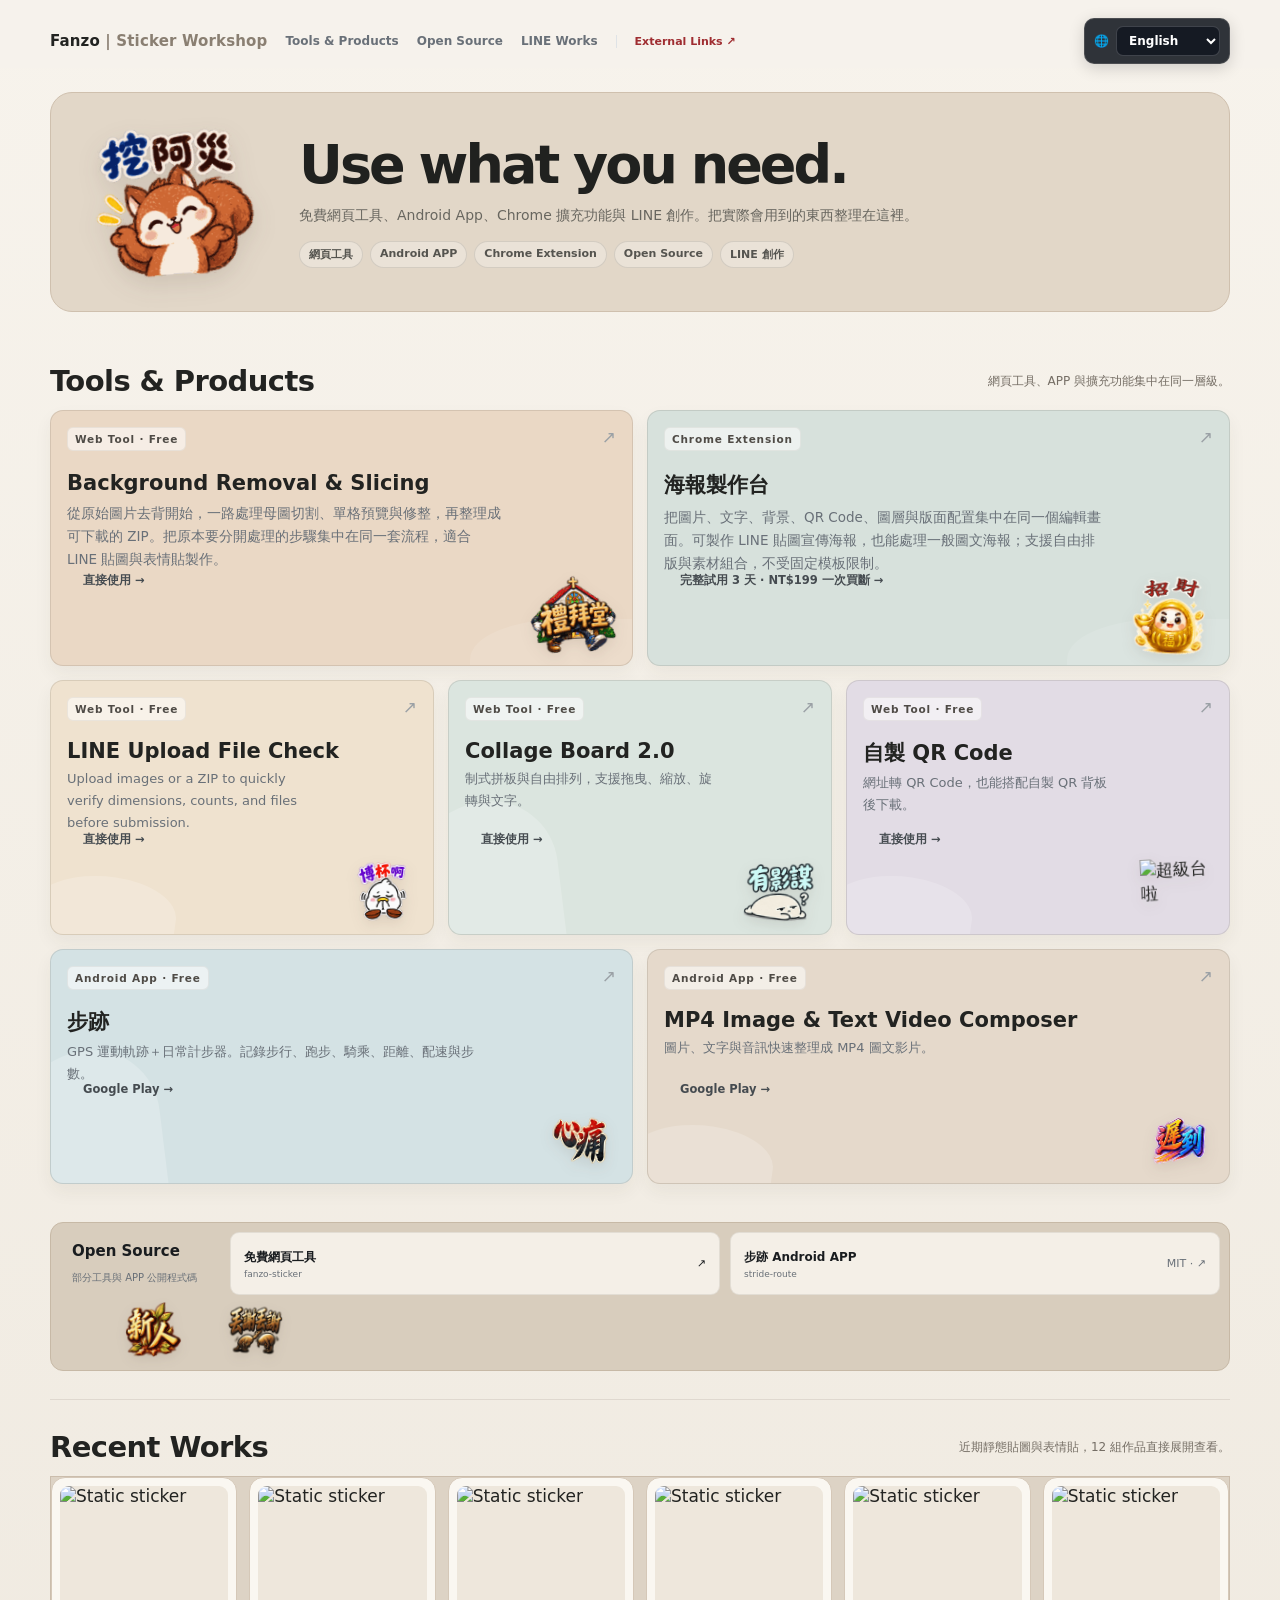
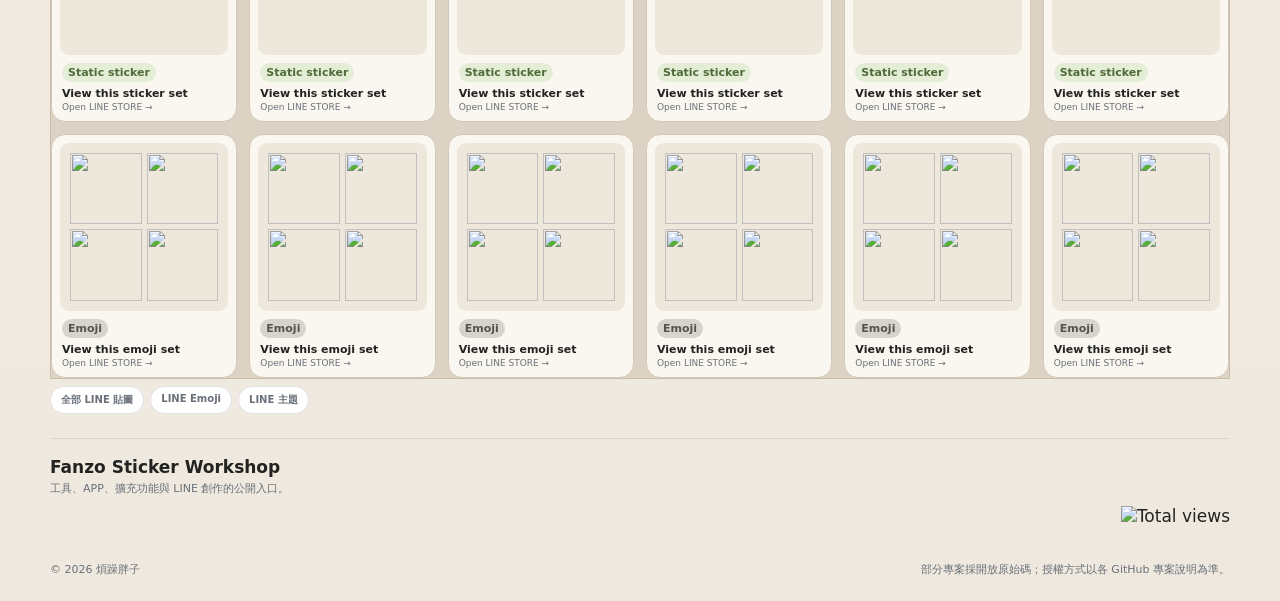
==== commit 7c61d665: "Place nine sticker PNGs across homepage" ====
--- a/index.html
+++ b/index.html
@@ -821,6 +821,32 @@
   .hero-copy h1{font-size:25px!important}
 }
 </style>
+
+<style id="homepage-stickers-v16">
+/* 0925 V16｜九張 PNG 分散裝飾；不遮主要文字與操作區 */
+.product-bento .p-card,.opensource-strip{position:relative;overflow:hidden}
+.card-sticker{
+  position:absolute;right:12px;bottom:10px;width:76px;height:66px;
+  object-fit:contain;z-index:1;pointer-events:none;
+  filter:drop-shadow(0 5px 7px rgba(55,43,31,.10));
+}
+.product-bento .p-card:nth-child(2n) .card-sticker{right:14px;transform:rotate(3deg)}
+.product-bento .p-card:nth-child(2n+1) .card-sticker{transform:rotate(-3deg)}
+.product-bento .p-card.major .card-sticker{width:92px;height:80px}
+.product-bento .p-card .p-top,.product-bento .p-card h3,.product-bento .p-card p,.product-bento .p-card .p-foot{position:relative;z-index:2}
+.product-bento .p-card p{padding-right:58px}
+.product-bento .p-card.major p{padding-right:78px}
+.oss-sticker{position:absolute;width:64px;height:56px;object-fit:contain;pointer-events:none;z-index:1;filter:drop-shadow(0 4px 6px rgba(55,43,31,.10))}
+.oss-sticker-a{left:38%;bottom:3px;transform:rotate(-4deg)}
+.oss-sticker-b{right:1.5%;bottom:3px;transform:rotate(4deg)}
+.opensource-strip>*{position:relative;z-index:2}
+@media(max-width:760px){
+  .card-sticker{width:62px;height:54px;right:8px;bottom:8px}
+  .product-bento .p-card.major .card-sticker{width:70px;height:62px}
+  .product-bento .p-card p,.product-bento .p-card.major p{padding-right:48px}
+  .oss-sticker{width:48px;height:42px;opacity:.9}
+}
+</style>
 </head>
 <body>
 <header><div class="wrap topbar"><a class="brand" href="./">煩躁胖子<span>｜貼圖工作站</span></a><nav class="new-nav"><a href="#products">工具與產品</a><a href="#open-source">開放原始碼</a><a href="#works">LINE 作品</a><details class="external-menu"><summary>外部連結 ↗</summary><div class="external-pop"><a href="https://store.line.me/search/zh-Hant?q=%E7%85%A9%E8%BA%81%E8%83%96%E5%AD%90" target="_blank" rel="noopener"><b>LINE STORE</b><small>全部作品</small></a><a href="https://www.facebook.com/profile.php?id=61592913950425" target="_blank" rel="noopener"><b>Facebook</b><small>最新作品與消息</small></a><a href="https://github.com/a8631071-blip/fanzo-sticker" target="_blank" rel="noopener"><b>GitHub</b><small>公開原始碼專案</small></a></div></details></nav></div></header>
@@ -885,6 +911,32 @@
 }
 renderShowcase();
 </script>
+
+<script id="homepage-stickers-script-v16">
+(()=>{
+  const productStickers=[
+    ["./assets/decor/libaitang.png?v=16","禮拜堂"],
+    ["./assets/decor/zhaocai.png?v=16","招財"],
+    ["./assets/decor/bobeia.png?v=16","博杯啊"],
+    ["./assets/decor/youyingmou.png?v=16","有影謀"],
+    ["./assets/decor/chaojitaila.png?v=16","超級台啦"],
+    ["./assets/decor/xintong.png?v=16","心痛"],
+    ["./assets/decor/chidao.png?v=16","遲到"]
+  ];
+  document.querySelectorAll(".product-bento .p-card").forEach((card,i)=>{
+    const item=productStickers[i]; if(!item) return;
+    const img=document.createElement("img");
+    img.className="card-sticker"; img.src=item[0]; img.alt=item[1]; img.loading="lazy";
+    card.appendChild(img);
+  });
+  const strip=document.querySelector(".opensource-strip");
+  if(strip){
+    [["./assets/decor/xinren.png?v=16","新人","oss-sticker oss-sticker-a"],["./assets/decor/diuxiediuxie.png?v=16","丟謝丟謝","oss-sticker oss-sticker-b"]].forEach(item=>{
+      const img=document.createElement("img"); img.src=item[0]; img.alt=item[1]; img.className=item[2]; img.loading="lazy"; strip.appendChild(img);
+    });
+  }
+})();
+</script>
 <script src="assets/i18n.js"></script>
 
 </body>
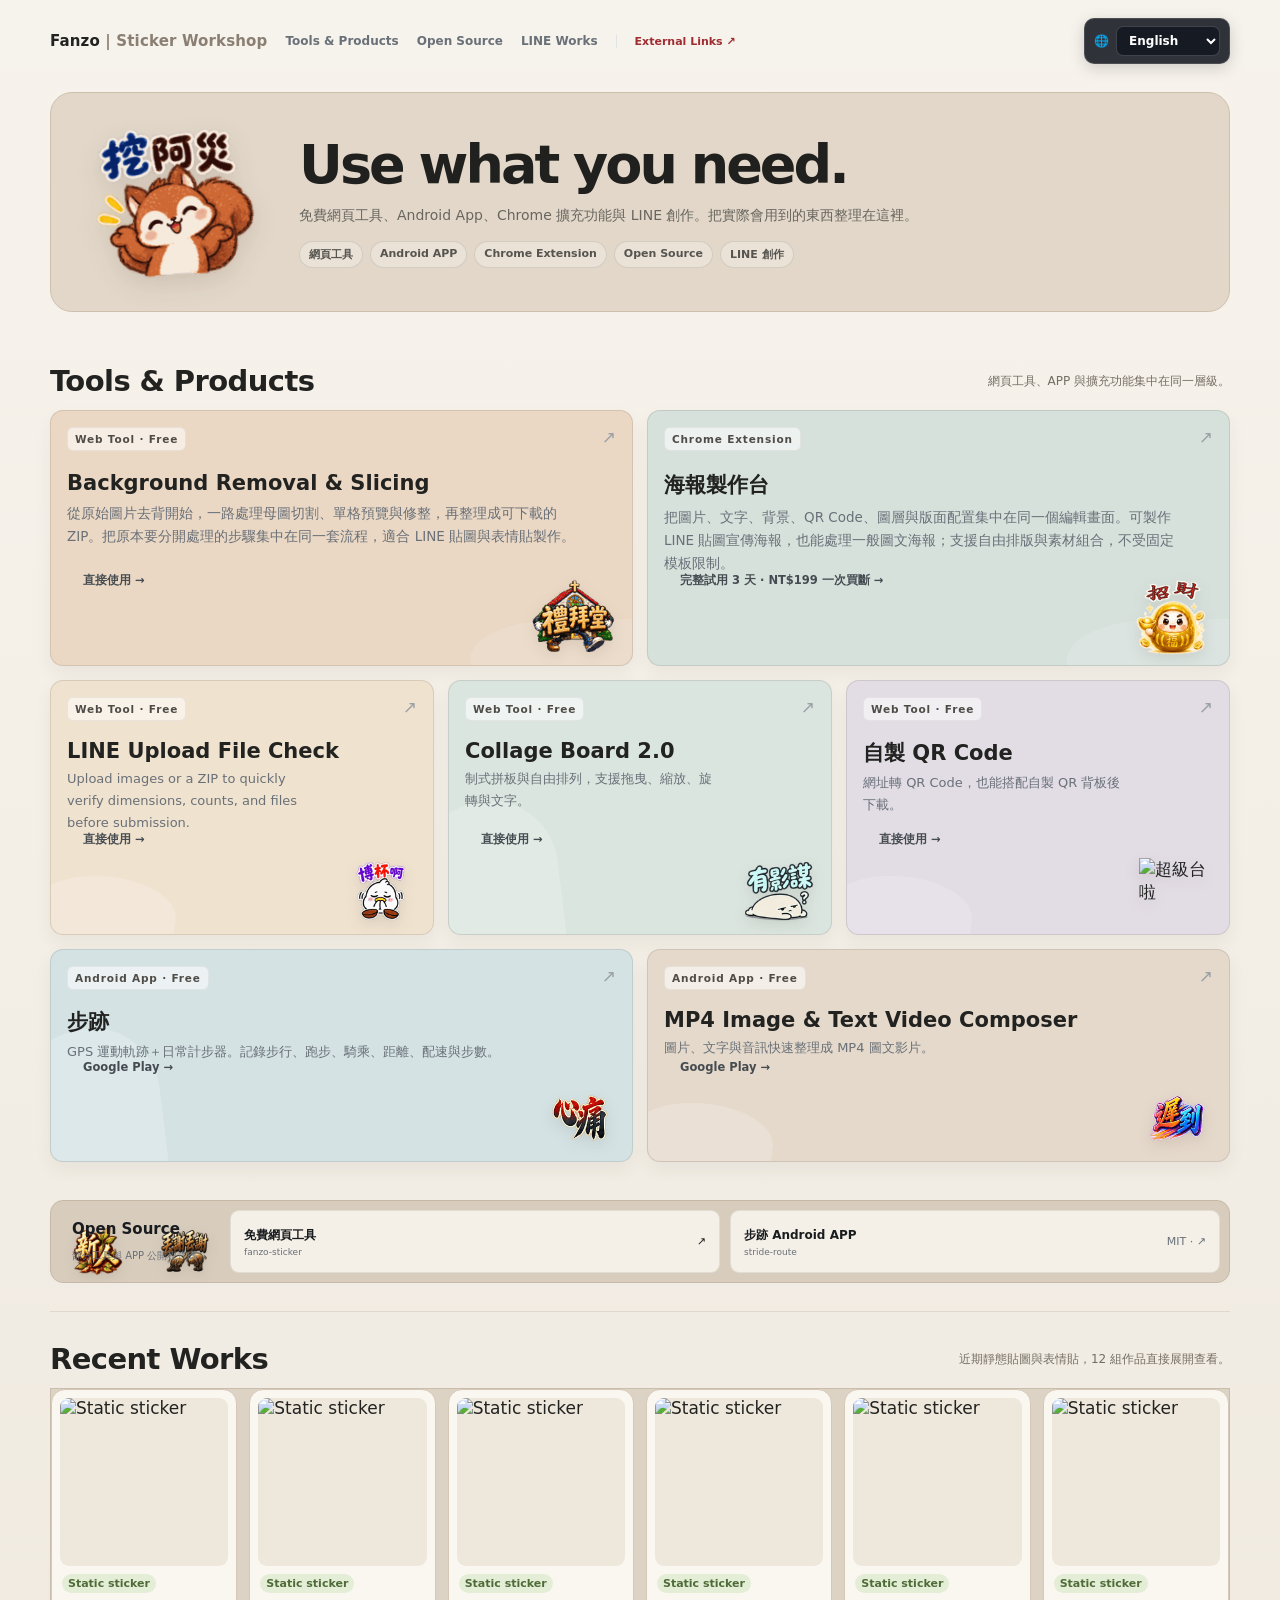
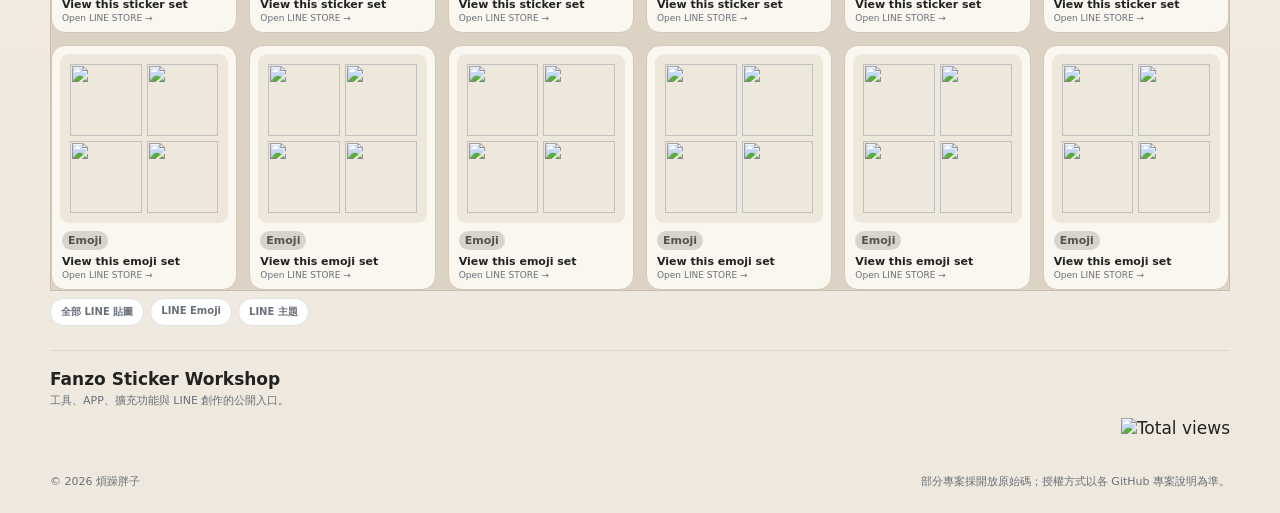
==== commit d97c2ca9: "Fix homepage sticker placement and loading" ====
--- a/index.html
+++ b/index.html
@@ -847,6 +847,34 @@
   .oss-sticker{width:48px;height:42px;opacity:.9}
 }
 </style>
+
+<style id="homepage-stickers-v17">
+/* 0925 V17｜修正裝飾圖位置與載入失敗：圖只放卡片右下角，不佔文字區 */
+.product-bento .p-card{position:relative;overflow:hidden}
+.product-bento .p-card .card-sticker{
+  position:absolute!important;right:14px!important;bottom:10px!important;top:auto!important;left:auto!important;
+  width:76px!important;height:66px!important;object-fit:contain!important;z-index:1!important;pointer-events:none!important;
+  transform:none!important;
+}
+.product-bento .p-card.major .card-sticker{width:88px!important;height:76px!important}
+.product-bento .p-card .p-top,.product-bento .p-card h3,.product-bento .p-card p,.product-bento .p-card .p-foot{position:relative;z-index:2}
+.product-bento .p-card p{padding-right:0!important;max-width:calc(100% - 92px)}
+.product-bento .p-card.major p{max-width:calc(100% - 104px)}
+.opensource-strip{position:relative;overflow:hidden}
+.opensource-strip .oss-sticker{
+  position:absolute!important;bottom:6px!important;top:auto!important;width:58px!important;height:50px!important;
+  object-fit:contain!important;z-index:1!important;pointer-events:none!important;transform:none!important
+}
+.opensource-strip .oss-sticker-a{left:18px!important;right:auto!important}
+.opensource-strip .oss-sticker-b{left:105px!important;right:auto!important}
+@media(max-width:760px){
+ .product-bento .p-card .card-sticker{width:58px!important;height:50px!important;right:8px!important;bottom:8px!important}
+ .product-bento .p-card.major .card-sticker{width:66px!important;height:56px!important}
+ .product-bento .p-card p,.product-bento .p-card.major p{max-width:calc(100% - 68px)}
+ .opensource-strip .oss-sticker{width:44px!important;height:38px!important}
+ .opensource-strip .oss-sticker-a{left:10px!important}.opensource-strip .oss-sticker-b{left:66px!important}
+}
+</style>
 </head>
 <body>
 <header><div class="wrap topbar"><a class="brand" href="./">煩躁胖子<span>｜貼圖工作站</span></a><nav class="new-nav"><a href="#products">工具與產品</a><a href="#open-source">開放原始碼</a><a href="#works">LINE 作品</a><details class="external-menu"><summary>外部連結 ↗</summary><div class="external-pop"><a href="https://store.line.me/search/zh-Hant?q=%E7%85%A9%E8%BA%81%E8%83%96%E5%AD%90" target="_blank" rel="noopener"><b>LINE STORE</b><small>全部作品</small></a><a href="https://www.facebook.com/profile.php?id=61592913950425" target="_blank" rel="noopener"><b>Facebook</b><small>最新作品與消息</small></a><a href="https://github.com/a8631071-blip/fanzo-sticker" target="_blank" rel="noopener"><b>GitHub</b><small>公開原始碼專案</small></a></div></details></nav></div></header>
@@ -912,29 +940,30 @@
 renderShowcase();
 </script>
 
-<script id="homepage-stickers-script-v16">
+
+<script id="homepage-stickers-script-v17">
 (()=>{
-  const productStickers=[
-    ["./assets/decor/libaitang.png?v=16","禮拜堂"],
-    ["./assets/decor/zhaocai.png?v=16","招財"],
-    ["./assets/decor/bobeia.png?v=16","博杯啊"],
-    ["./assets/decor/youyingmou.png?v=16","有影謀"],
-    ["./assets/decor/chaojitaila.png?v=16","超級台啦"],
-    ["./assets/decor/xintong.png?v=16","心痛"],
-    ["./assets/decor/chidao.png?v=16","遲到"]
-  ];
-  document.querySelectorAll(".product-bento .p-card").forEach((card,i)=>{
-    const item=productStickers[i]; if(!item) return;
-    const img=document.createElement("img");
-    img.className="card-sticker"; img.src=item[0]; img.alt=item[1]; img.loading="lazy";
-    card.appendChild(img);
-  });
-  const strip=document.querySelector(".opensource-strip");
-  if(strip){
-    [["./assets/decor/xinren.png?v=16","新人","oss-sticker oss-sticker-a"],["./assets/decor/diuxiediuxie.png?v=16","丟謝丟謝","oss-sticker oss-sticker-b"]].forEach(item=>{
-      const img=document.createElement("img"); img.src=item[0]; img.alt=item[1]; img.className=item[2]; img.loading="lazy"; strip.appendChild(img);
-    });
-  }
+ const productStickers=[
+  ["./assets/decor/libaitang.png?v=17","禮拜堂"],
+  ["./assets/decor/zhaocai.png?v=17","招財"],
+  ["./assets/decor/bobeia.png?v=17","博杯啊"],
+  ["./assets/decor/youyingmou.png?v=17","有影謀"],
+  ["./assets/decor/chaojitaila.png?v=17","超級台啦"],
+  ["./assets/decor/xintong.png?v=17","心痛"],
+  ["./assets/decor/chidao.png?v=17","遲到"]
+ ];
+ document.querySelectorAll(".product-bento .p-card").forEach((card,i)=>{
+   const item=productStickers[i]; if(!item)return;
+   card.querySelectorAll(".card-sticker").forEach(n=>n.remove());
+   const img=document.createElement("img"); img.className="card-sticker"; img.src=item[0]; img.alt=item[1]; img.loading="eager"; card.appendChild(img);
+ });
+ const strip=document.querySelector(".opensource-strip");
+ if(strip){
+   strip.querySelectorAll(".oss-sticker").forEach(n=>n.remove());
+   [["./assets/decor/xinren.png?v=17","新人","oss-sticker oss-sticker-a"],["./assets/decor/diuxiediuxie.png?v=17","丟謝丟謝","oss-sticker oss-sticker-b"]].forEach(item=>{
+    const img=document.createElement("img"); img.src=item[0]; img.alt=item[1]; img.className=item[2]; img.loading="eager"; strip.appendChild(img);
+   });
+ }
 })();
 </script>
 <script src="assets/i18n.js"></script>
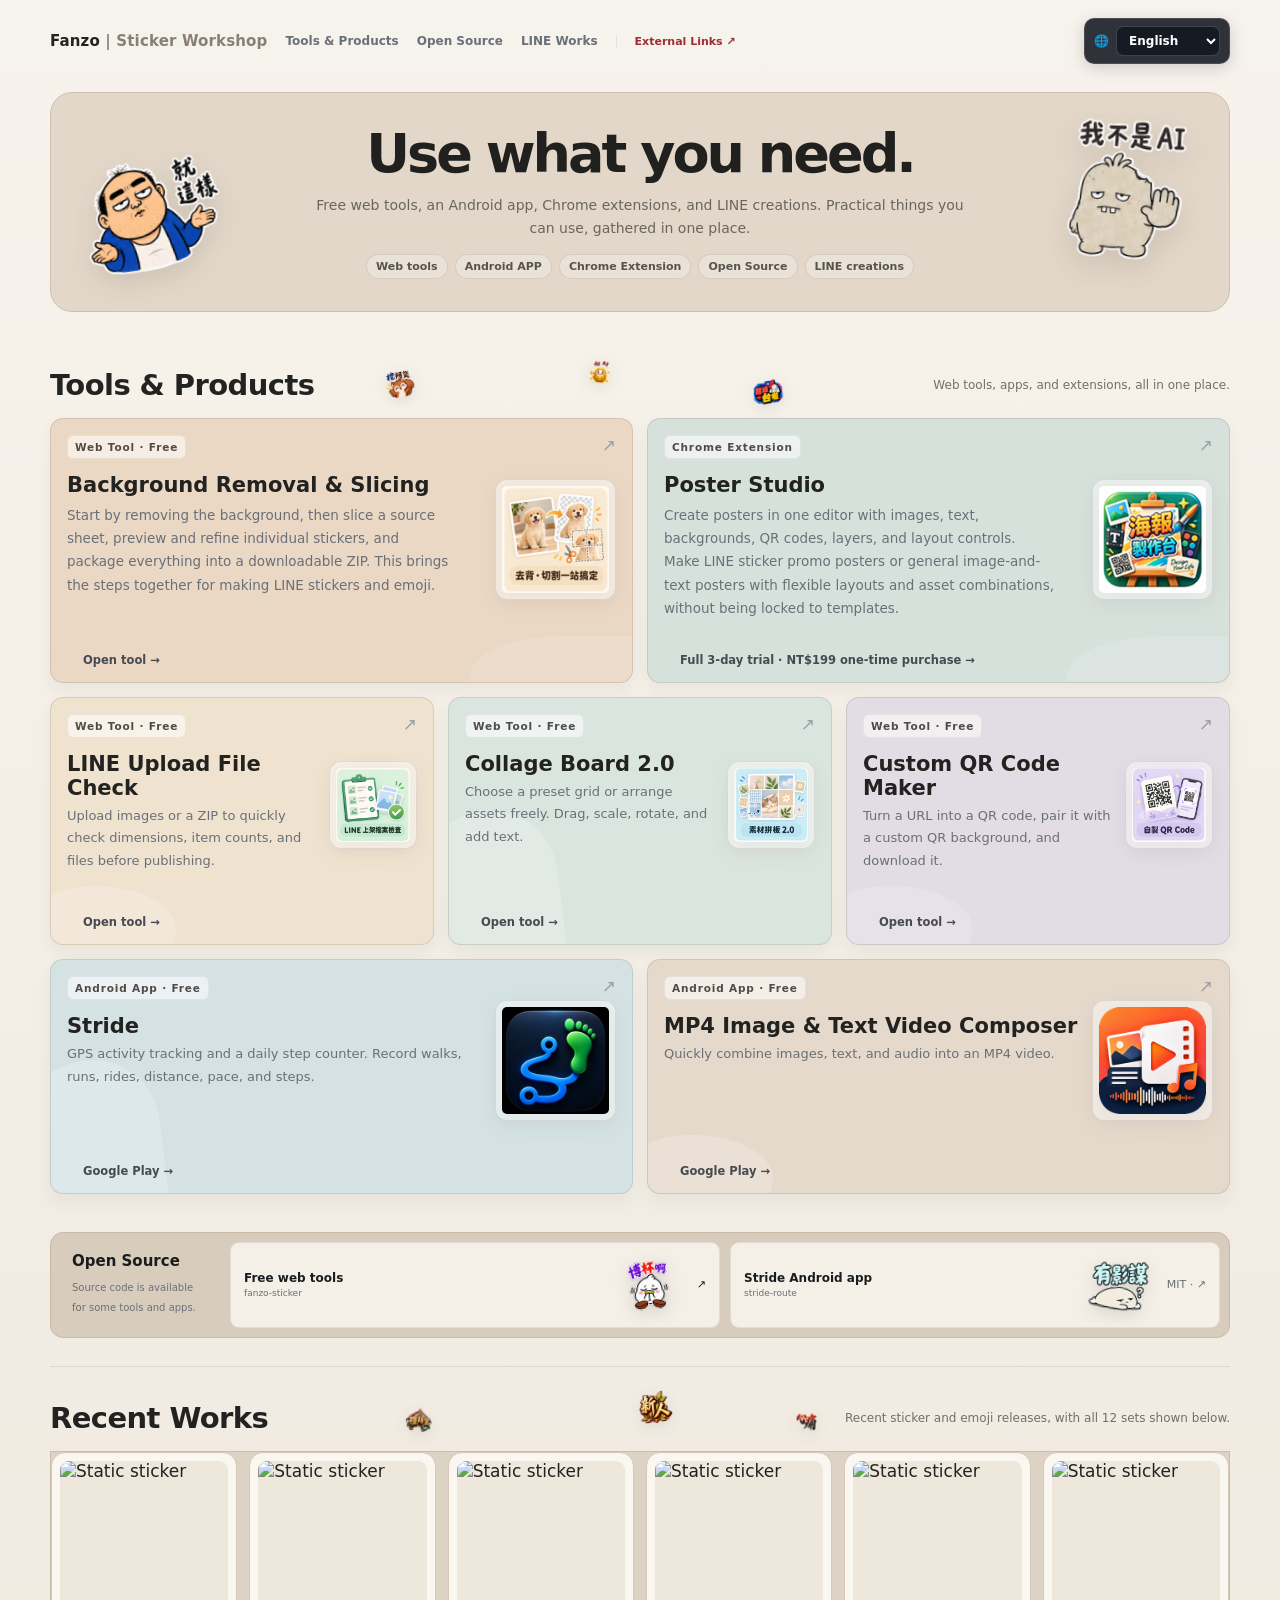
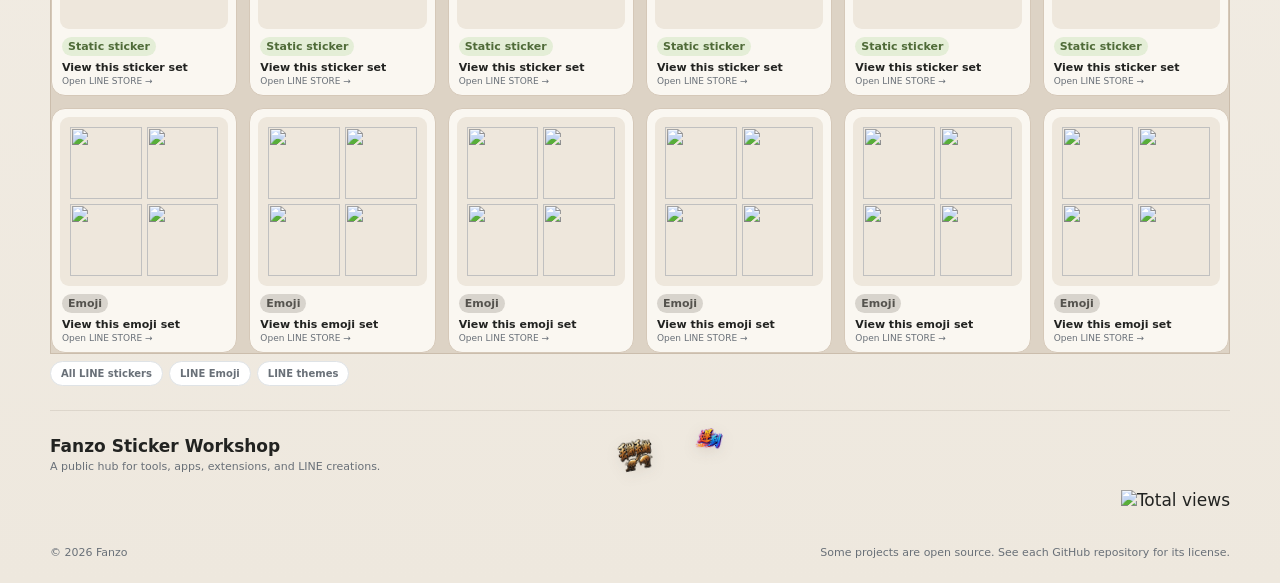
==== commit 959de148: "Update homepage image layout and English copy" ====
--- a/index.html
+++ b/index.html
@@ -778,22 +778,22 @@
 body{background:linear-gradient(180deg,#f7f3ec 0%,#eee8de 100%)!important;color:#222321}
 .site-header,header{background:rgba(247,243,236,.94)!important}
 .hero-stage{
-  grid-template-columns:190px minmax(0,1fr)!important;
-  gap:24px!important;
+  grid-template-columns:145px minmax(0,1fr) 145px!important;
+  gap:16px!important;
   background:#e2d7c8!important;
   border:1px solid #cfc0ae!important;
   padding:22px 34px!important;
   min-height:220px!important;
 }
-.featured-sticker{
-  width:180px;height:156px;overflow:hidden;position:relative;z-index:3;
-  filter:drop-shadow(0 9px 12px rgba(55,43,31,.12));
-  transform:rotate(-3deg)
-}
-.featured-sticker img{display:block;width:100%;height:100%;object-fit:contain}
-.hero-copy{text-align:left!important}
-.hero-copy p{margin-left:0!important;margin-right:0!important}
-.hero-tags{justify-content:flex-start!important}
+.hero-character{height:148px;z-index:3}
+.hero-character img{width:100%;height:100%;max-width:145px;object-fit:contain;filter:drop-shadow(0 9px 12px rgba(55,43,31,.12))}
+.hero-character-left{transform:translateX(-4px) rotate(-4deg)}
+.hero-character-right{transform:translateX(4px) rotate(4deg)}
+.hero-character-left img{max-width:145px}
+.hero-character-right img{max-width:145px;transform:scale(1.16)}
+.hero-copy{text-align:center!important}
+.hero-copy p{margin-left:auto!important;margin-right:auto!important}
+.hero-tags{justify-content:center!important}
 .product-bento .p-card{
   border:1px solid rgba(65,55,45,.13)!important;
   box-shadow:0 8px 18px rgba(58,47,36,.055)!important
@@ -811,94 +811,123 @@
 #works .work-card{background:#faf7f1!important;border-color:#d5c8b8!important}
 #works .work-image{background:#eee7dc!important}
 @media(max-width:760px){
-  .hero-stage{grid-template-columns:105px minmax(0,1fr)!important;gap:10px!important;padding:16px!important;min-height:170px!important}
-  .featured-sticker{width:105px;height:91px}
-  .hero-copy{text-align:left!important}
+  .hero-stage{grid-template-columns:76px minmax(0,1fr) 76px!important;gap:8px!important;padding:16px!important;min-height:170px!important}
+  .hero-character{height:96px}
+  .hero-character-left img{max-width:80px}
+  .hero-character-right img{max-width:74px;transform:scale(1.05)}
+  .hero-copy{text-align:center!important}
 }
 @media(max-width:430px){
-  .hero-stage{grid-template-columns:88px minmax(0,1fr)!important;padding:13px 10px!important}
-  .featured-sticker{width:88px;height:76px}
+  .hero-stage{grid-template-columns:58px minmax(0,1fr) 58px!important;padding:13px 8px!important}
+  .hero-character{height:70px}
+  .hero-character-left img{max-width:58px}
+  .hero-character-right img{max-width:54px}
   .hero-copy h1{font-size:25px!important}
 }
 </style>
 
-<style id="homepage-stickers-v16">
-/* 0925 V16｜九張 PNG 分散裝飾；不遮主要文字與操作區 */
-.product-bento .p-card,.opensource-strip{position:relative;overflow:hidden}
-.card-sticker{
-  position:absolute;right:12px;bottom:10px;width:76px;height:66px;
-  object-fit:contain;z-index:1;pointer-events:none;
-  filter:drop-shadow(0 5px 7px rgba(55,43,31,.10));
-}
-.product-bento .p-card:nth-child(2n) .card-sticker{right:14px;transform:rotate(3deg)}
-.product-bento .p-card:nth-child(2n+1) .card-sticker{transform:rotate(-3deg)}
-.product-bento .p-card.major .card-sticker{width:92px;height:80px}
-.product-bento .p-card .p-top,.product-bento .p-card h3,.product-bento .p-card p,.product-bento .p-card .p-foot{position:relative;z-index:2}
-.product-bento .p-card p{padding-right:58px}
-.product-bento .p-card.major p{padding-right:78px}
-.oss-sticker{position:absolute;width:64px;height:56px;object-fit:contain;pointer-events:none;z-index:1;filter:drop-shadow(0 4px 6px rgba(55,43,31,.10))}
-.oss-sticker-a{left:38%;bottom:3px;transform:rotate(-4deg)}
-.oss-sticker-b{right:1.5%;bottom:3px;transform:rotate(4deg)}
-.opensource-strip>*{position:relative;z-index:2}
+<style id="homepage-product-art-v18">
+/* Product illustrations occupy their own card column, leaving every label readable. */
+.product-bento .p-card{
+  display:grid!important;
+  grid-template-columns:minmax(0,1fr) clamp(88px,22%,132px);
+  grid-template-rows:auto auto auto 1fr auto;
+  column-gap:12px;
+  align-content:stretch;
+}
+.product-bento .p-card .p-top{grid-column:1/-1;grid-row:1}
+.product-bento .p-card h3{grid-column:1;grid-row:2;margin:14px 0 5px!important}
+.product-bento .p-card p{grid-column:1;grid-row:3;max-width:none}
+.product-bento .p-card .p-foot{grid-column:1;grid-row:5;margin-top:auto;padding-top:12px}
+.product-bento .p-card .product-art{
+  grid-column:2;grid-row:2/6;align-self:center;justify-self:end;
+  display:block;width:100%;max-width:132px;aspect-ratio:1;object-fit:contain;
+  padding:6px;border:1px solid rgba(78,65,53,.12);border-radius:12px;
+  background:rgba(255,255,255,.48);filter:drop-shadow(0 5px 9px rgba(55,43,31,.09));
+}
+@media(max-width:900px){
+  .product-bento .p-card{grid-template-columns:minmax(0,1fr) clamp(82px,24%,118px);column-gap:10px}
+  .product-bento .p-card .product-art{max-width:118px;padding:5px}
+}
+@media(max-width:650px){
+  .product-bento .p-card,.product-bento .p-card.major{grid-template-columns:minmax(0,1fr) 82px;column-gap:10px}
+  .product-bento .p-card .product-art{max-width:82px;padding:4px;border-radius:10px}
+}
+</style>
+
+<style id="homepage-decorations-v18">
+.section-head{position:relative;min-height:42px}
+.section-title-decorations{position:absolute;left:27%;right:29%;top:-2px;height:48px;pointer-events:none}
+.section-title-decorations img,.creator-decorations img{
+  position:absolute;display:block;height:auto;object-fit:contain;
+  filter:drop-shadow(0 4px 7px rgba(55,43,31,.10));
+}
+#products .section-title-decorations .decor-a{left:3%;top:8px;width:32px;transform:rotate(-9deg)}
+#products .section-title-decorations .decor-b{left:42%;top:-2px;width:26px;transform:rotate(7deg)}
+#products .section-title-decorations .decor-c{left:74%;top:15px;width:30px;transform:rotate(-5deg)}
+#works .section-title-decorations .decor-a{left:7%;top:13px;width:28px;transform:rotate(8deg)}
+#works .section-title-decorations .decor-b{left:52%;top:-4px;width:33px;transform:rotate(-7deg)}
+#works .section-title-decorations .decor-c{left:82%;top:14px;width:25px;transform:rotate(6deg)}
+.creator-note{position:relative;min-height:76px}
+.creator-note>div:first-child{max-width:45%}
+.creator-decorations{position:absolute;left:48%;top:14px;width:150px;height:48px;margin:0;pointer-events:none}
+.creator-decorations .decor-a{left:2px;top:12px;width:36px;transform:rotate(-11deg)}
+.creator-decorations .decor-b{left:78px;top:-2px;width:31px;transform:rotate(9deg)}
+.oss-card{position:relative;display:grid;grid-template-columns:minmax(0,1fr) 72px auto;align-items:center;column-gap:12px;overflow:hidden;min-height:82px;padding:10px 13px}
+.oss-card>span{position:relative;z-index:1}
+.oss-card>span:first-child{grid-column:1;grid-row:1;padding-right:0}
+.oss-card>span:last-child{grid-column:3;grid-row:1;justify-self:end}
+.oss-card-art{position:static;grid-column:2;grid-row:1;width:64px;height:64px;justify-self:center;object-fit:contain;filter:drop-shadow(0 5px 8px rgba(50,42,34,.13));pointer-events:none}
+.oss-card-art-sticker{transform:rotate(-6deg)}
+.oss-card-art-emoji{transform:rotate(5deg)}
+@media(min-width:1320px){
+  #products .section-title-decorations .decor-a{width:38px}
+  #products .section-title-decorations .decor-b{width:31px}
+  #products .section-title-decorations .decor-c{width:36px}
+  #works .section-title-decorations .decor-a{width:34px}
+  #works .section-title-decorations .decor-b{width:38px}
+  #works .section-title-decorations .decor-c{width:31px}
+  .creator-decorations .decor-a{width:40px}
+  .creator-decorations .decor-b{width:34px;left:82px}
+}
+@media(max-width:1050px){
+  .section-title-decorations{left:25%;right:31%}
+  #products .section-title-decorations .decor-c{display:none}
+  #works .section-title-decorations .decor-c{display:none}
+}
 @media(max-width:760px){
-  .card-sticker{width:62px;height:54px;right:8px;bottom:8px}
-  .product-bento .p-card.major .card-sticker{width:70px;height:62px}
-  .product-bento .p-card p,.product-bento .p-card.major p{padding-right:48px}
-  .oss-sticker{width:48px;height:42px;opacity:.9}
-}
-</style>
-
-<style id="homepage-stickers-v17">
-/* 0925 V17｜修正裝飾圖位置與載入失敗：圖只放卡片右下角，不佔文字區 */
-.product-bento .p-card{position:relative;overflow:hidden}
-.product-bento .p-card .card-sticker{
-  position:absolute!important;right:14px!important;bottom:10px!important;top:auto!important;left:auto!important;
-  width:76px!important;height:66px!important;object-fit:contain!important;z-index:1!important;pointer-events:none!important;
-  transform:none!important;
-}
-.product-bento .p-card.major .card-sticker{width:88px!important;height:76px!important}
-.product-bento .p-card .p-top,.product-bento .p-card h3,.product-bento .p-card p,.product-bento .p-card .p-foot{position:relative;z-index:2}
-.product-bento .p-card p{padding-right:0!important;max-width:calc(100% - 92px)}
-.product-bento .p-card.major p{max-width:calc(100% - 104px)}
-.opensource-strip{position:relative;overflow:hidden}
-.opensource-strip .oss-sticker{
-  position:absolute!important;bottom:6px!important;top:auto!important;width:58px!important;height:50px!important;
-  object-fit:contain!important;z-index:1!important;pointer-events:none!important;transform:none!important
-}
-.opensource-strip .oss-sticker-a{left:18px!important;right:auto!important}
-.opensource-strip .oss-sticker-b{left:105px!important;right:auto!important}
-@media(max-width:760px){
- .product-bento .p-card .card-sticker{width:58px!important;height:50px!important;right:8px!important;bottom:8px!important}
- .product-bento .p-card.major .card-sticker{width:66px!important;height:56px!important}
- .product-bento .p-card p,.product-bento .p-card.major p{max-width:calc(100% - 68px)}
- .opensource-strip .oss-sticker{width:44px!important;height:38px!important}
- .opensource-strip .oss-sticker-a{left:10px!important}.opensource-strip .oss-sticker-b{left:66px!important}
-}
-</style>
+  .section-title-decorations,.creator-decorations{display:none}
+  .oss-card{grid-template-columns:minmax(0,1fr) 58px auto;column-gap:10px;min-height:78px;padding:10px 12px}
+  .oss-card-art{width:58px;height:58px}
+}
+@media(max-width:900px){.creator-decorations{display:none}}
+</style>
+
 </head>
 <body>
 <header><div class="wrap topbar"><a class="brand" href="./">煩躁胖子<span>｜貼圖工作站</span></a><nav class="new-nav"><a href="#products">工具與產品</a><a href="#open-source">開放原始碼</a><a href="#works">LINE 作品</a><details class="external-menu"><summary>外部連結 ↗</summary><div class="external-pop"><a href="https://store.line.me/search/zh-Hant?q=%E7%85%A9%E8%BA%81%E8%83%96%E5%AD%90" target="_blank" rel="noopener"><b>LINE STORE</b><small>全部作品</small></a><a href="https://www.facebook.com/profile.php?id=61592913950425" target="_blank" rel="noopener"><b>Facebook</b><small>最新作品與消息</small></a><a href="https://github.com/a8631071-blip/fanzo-sticker" target="_blank" rel="noopener"><b>GitHub</b><small>公開原始碼專案</small></a></div></details></nav></div></header>
 <main>
 <section class="hero wrap"><div class="hero-shell"><div class="hero-stage">
-<div class="featured-sticker"><img src="./assets/decor/wagazai.png?v=15" alt="挖阿災"></div>
-<div class="hero-copy"><h1>有需要，就拿去用。</h1><p>免費網頁工具、Android App、Chrome 擴充功能與 LINE 創作。把實際會用到的東西整理在這裡。</p><div class="hero-tags"><span>網頁工具</span><span>Android APP</span><span>Chrome 擴充功能</span><span>開放原始碼</span><span>LINE 創作</span></div></div></div></div></section>
-
-<section class="section wrap" id="products"><div class="section-head"><div><h2>工具與產品</h2></div><p>網頁工具、APP 與擴充功能集中在同一層級。</p></div>
+<div class="hero-character hero-character-left" aria-hidden="true"><img src="./assets/hero/27.png" alt=""></div>
+<div class="hero-copy"><h1>有需要，就拿去用。</h1><p>免費網頁工具、Android App、Chrome 擴充功能與 LINE 創作。把實際會用到的東西整理在這裡。</p><div class="hero-tags"><span>網頁工具</span><span>Android APP</span><span>Chrome 擴充功能</span><span>開放原始碼</span><span>LINE 創作</span></div></div>
+<div class="hero-character hero-character-right" aria-hidden="true"><img src="./assets/hero/13.png" alt=""></div></div></div></section>
+
+<section class="section wrap" id="products"><div class="section-head"><div><h2>工具與產品</h2></div><p>網頁工具、APP 與擴充功能集中在同一層級。</p><div class="section-title-decorations" aria-hidden="true"><img class="decor-a" src="./assets/decor/wagazai.png" alt="" loading="eager"><img class="decor-b" src="./assets/decor/zhaocai.png" alt="" loading="eager"><img class="decor-c" src="./assets/decor/chaojitaila.png" alt="" loading="eager"></div></div>
 <div class="product-bento">
-<a class="p-card major" href="./sticker/" target="_blank" rel="noopener"><div class="p-top"><span class="p-type">網頁工具・免費</span><span class="p-arrow">↗</span></div><h3>去背・切割一站搞定</h3><p>從原始圖片去背開始，一路處理母圖切割、單格預覽與修整，再整理成可下載的 ZIP。把原本要分開處理的步驟集中在同一套流程，適合 LINE 貼圖與表情貼製作。</p><div class="p-foot">直接使用 →</div></a>
-<a class="p-card major" href="https://chromewebstore.google.com/detail/%E6%B5%B7%E5%A0%B1%E8%A3%BD%E4%BD%9C%E5%8F%B0/giccbkmkanojfniioocgnfmainpafenc?utm_source=threads&utm_medium=social&utm_content=link_in_bio" target="_blank" rel="noopener"><div class="p-top"><span class="p-type">Chrome 擴充功能</span><span class="p-arrow">↗</span></div><h3>海報製作台</h3><p>把圖片、文字、背景、QR Code、圖層與版面配置集中在同一個編輯畫面。可製作 LINE 貼圖宣傳海報，也能處理一般圖文海報；支援自由排版與素材組合，不受固定模板限制。</p><div class="p-foot">完整試用 3 天 · NT$199 一次買斷 →</div></a>
-<a class="p-card" href="./line-check/" target="_blank" rel="noopener"><div class="p-top"><span class="p-type">網頁工具・免費</span><span class="p-arrow">↗</span></div><h3>LINE 上架檔案檢查</h3><p>上傳圖片或 ZIP，上架前快速檢查尺寸、數量與檔案。</p><div class="p-foot">直接使用 →</div></a>
-<a class="p-card" href="./collage/" target="_blank" rel="noopener"><div class="p-top"><span class="p-type">網頁工具・免費</span><span class="p-arrow">↗</span></div><h3>素材拼板 2.0</h3><p>制式拼板與自由排列，支援拖曳、縮放、旋轉與文字。</p><div class="p-foot">直接使用 →</div></a>
-<a class="p-card" href="./qr/" target="_blank" rel="noopener"><div class="p-top"><span class="p-type">網頁工具・免費</span><span class="p-arrow">↗</span></div><h3>自製 QR Code</h3><p>網址轉 QR Code，也能搭配自製 QR 背板後下載。</p><div class="p-foot">直接使用 →</div></a>
-<a class="p-card" href="https://play.google.com/store/apps/details?id=com.app.strideroute" target="_blank" rel="noopener"><div class="p-top"><span class="p-type">Android APP・免費</span><span class="p-arrow">↗</span></div><h3>步跡</h3><p>GPS 運動軌跡＋日常計步器。記錄步行、跑步、騎乘、距離、配速與步數。</p><div class="p-foot">Google Play →</div></a>
-<a class="p-card" href="https://play.google.com/store/apps/details?id=com.fanzaopangzi.simplemp4maker" target="_blank" rel="noopener"><div class="p-top"><span class="p-type">Android APP・免費</span><span class="p-arrow">↗</span></div><h3>MP4 圖文影片合成器</h3><p>圖片、文字與音訊快速整理成 MP4 圖文影片。</p><div class="p-foot">Google Play →</div></a>
+<a class="p-card major" href="./sticker/" target="_blank" rel="noopener"><div class="p-top"><span class="p-type">網頁工具・免費</span><span class="p-arrow">↗</span></div><img class="product-art" src="./assets/products/01.png" alt="" loading="eager"><h3>去背・切割一站搞定</h3><p>從原始圖片去背開始，一路處理母圖切割、單格預覽與修整，再整理成可下載的 ZIP。把原本要分開處理的步驟集中在同一套流程，適合 LINE 貼圖與表情貼製作。</p><div class="p-foot">直接使用 →</div></a>
+<a class="p-card major" href="https://chromewebstore.google.com/detail/%E6%B5%B7%E5%A0%B1%E8%A3%BD%E4%BD%9C%E5%8F%B0/giccbkmkanojfniioocgnfmainpafenc?utm_source=threads&utm_medium=social&utm_content=link_in_bio" target="_blank" rel="noopener"><div class="p-top"><span class="p-type">Chrome 擴充功能</span><span class="p-arrow">↗</span></div><img class="product-art" src="./assets/products/01_%E5%95%86%E5%BA%97%E5%9C%96%E7%A4%BA_512%20X%20512.png" alt="" loading="eager"><h3>海報製作台</h3><p>把圖片、文字、背景、QR Code、圖層與版面配置集中在同一個編輯畫面。可製作 LINE 貼圖宣傳海報，也能處理一般圖文海報；支援自由排版與素材組合，不受固定模板限制。</p><div class="p-foot">完整試用 3 天 · NT$199 一次買斷 →</div></a>
+<a class="p-card" href="./line-check/" target="_blank" rel="noopener"><div class="p-top"><span class="p-type">網頁工具・免費</span><span class="p-arrow">↗</span></div><img class="product-art" src="./assets/products/02.png" alt="" loading="eager"><h3>LINE 上架檔案檢查</h3><p>上傳圖片或 ZIP，上架前快速檢查尺寸、數量與檔案。</p><div class="p-foot">直接使用 →</div></a>
+<a class="p-card" href="./collage/" target="_blank" rel="noopener"><div class="p-top"><span class="p-type">網頁工具・免費</span><span class="p-arrow">↗</span></div><img class="product-art" src="./assets/products/03.png" alt="" loading="eager"><h3>素材拼板 2.0</h3><p>制式拼板與自由排列，支援拖曳、縮放、旋轉與文字。</p><div class="p-foot">直接使用 →</div></a>
+<a class="p-card" href="./qr/" target="_blank" rel="noopener"><div class="p-top"><span class="p-type">網頁工具・免費</span><span class="p-arrow">↗</span></div><img class="product-art" src="./assets/products/04.png" alt="" loading="eager"><h3>自製 QR Code</h3><p>網址轉 QR Code，也能搭配自製 QR 背板後下載。</p><div class="p-foot">直接使用 →</div></a>
+<a class="p-card" href="https://play.google.com/store/apps/details?id=com.app.strideroute" target="_blank" rel="noopener"><div class="p-top"><span class="p-type">Android APP・免費</span><span class="p-arrow">↗</span></div><img class="product-art" src="./assets/products/%E6%AD%A5%E8%B7%A1_GooglePlay_512x512_%E9%AB%98%E7%95%AB%E8%B3%AA_%E7%B4%84900KB.png" alt="" loading="eager"><h3>步跡</h3><p>GPS 運動軌跡＋日常計步器。記錄步行、跑步、騎乘、距離、配速與步數。</p><div class="p-foot">Google Play →</div></a>
+<a class="p-card" href="https://play.google.com/store/apps/details?id=com.fanzaopangzi.simplemp4maker" target="_blank" rel="noopener"><div class="p-top"><span class="p-type">Android APP・免費</span><span class="p-arrow">↗</span></div><img class="product-art" src="./assets/products/512-512.png" alt="" loading="eager"><h3>MP4 圖文影片合成器</h3><p>圖片、文字與音訊快速整理成 MP4 圖文影片。</p><div class="p-foot">Google Play →</div></a>
 </div></section>
 
-<section class="section wrap" id="open-source"><div class="opensource-strip"><div class="oss-title"><b>開放原始碼</b><small>部分工具與 APP 公開程式碼</small></div><a class="oss-card" href="https://github.com/a8631071-blip/fanzo-sticker" target="_blank" rel="noopener"><span><b>免費網頁工具</b><small>fanzo-sticker</small></span><span>↗</span></a><a class="oss-card" href="https://github.com/a8631071-blip/stride-route" target="_blank" rel="noopener"><span><b>步跡 Android APP</b><small>stride-route</small></span><span class="oss-license">MIT · ↗</span></a></div></section>
-
-<section class="section wrap" id="works"><div class="section-head"><div><h2>最近作品</h2></div><p>近期靜態貼圖與表情貼，12 組作品直接展開查看。</p></div><div class="showcase-box showcase-static"><div class="showcase-grid" id="showcaseTrack"></div></div><div class="store-links"><a href="https://store.line.me/search/sticker/zh-Hant?q=%E7%85%A9%E8%BA%81%E8%83%96%E5%AD%90" target="_blank" rel="noopener">全部 LINE 貼圖</a><a href="https://store.line.me/search/emoji/zh-Hant?q=%E7%85%A9%E8%BA%81%E8%83%96%E5%AD%90" target="_blank" rel="noopener">LINE 表情貼</a><a href="https://store.line.me/search/theme/zh-Hant?q=%E7%85%A9%E8%BA%81%E8%83%96%E5%AD%90" target="_blank" rel="noopener">LINE 主題</a></div></section>
-
-<section class="wrap creator-note"><div><b>煩躁胖子｜貼圖工作站</b><p>工具、APP、擴充功能與 LINE 創作的公開入口。</p></div></section>
+<section class="section wrap" id="open-source"><div class="opensource-strip"><div class="oss-title"><b>開放原始碼</b><small>部分工具與 APP 公開程式碼</small></div><a class="oss-card" href="https://github.com/a8631071-blip/fanzo-sticker" target="_blank" rel="noopener"><span><b>免費網頁工具</b><small>fanzo-sticker</small></span><img class="oss-card-art oss-card-art-sticker" src="./assets/decor/bobeia.png" alt="" loading="eager"><span>↗</span></a><a class="oss-card" href="https://github.com/a8631071-blip/stride-route" target="_blank" rel="noopener"><span><b>步跡 Android APP</b><small>stride-route</small></span><img class="oss-card-art oss-card-art-emoji" src="./assets/decor/youyingmou.png" alt="" loading="eager"><span class="oss-license">MIT · ↗</span></a></div></section>
+
+<section class="section wrap" id="works"><div class="section-head"><div><h2>最近作品</h2></div><p>近期靜態貼圖與表情貼，12 組作品直接展開查看。</p><div class="section-title-decorations" aria-hidden="true"><img class="decor-a" src="./assets/decor/libaitang.png" alt="" loading="eager"><img class="decor-b" src="./assets/decor/xinren.png" alt="" loading="eager"><img class="decor-c" src="./assets/decor/xintong.png" alt="" loading="eager"></div></div><div class="showcase-box showcase-static"><div class="showcase-grid" id="showcaseTrack"></div></div><div class="store-links"><a href="https://store.line.me/search/sticker/zh-Hant?q=%E7%85%A9%E8%BA%81%E8%83%96%E5%AD%90" target="_blank" rel="noopener">全部 LINE 貼圖</a><a href="https://store.line.me/search/emoji/zh-Hant?q=%E7%85%A9%E8%BA%81%E8%83%96%E5%AD%90" target="_blank" rel="noopener">LINE 表情貼</a><a href="https://store.line.me/search/theme/zh-Hant?q=%E7%85%A9%E8%BA%81%E8%83%96%E5%AD%90" target="_blank" rel="noopener">LINE 主題</a></div></section>
+
+<section class="wrap creator-note"><div><b>煩躁胖子｜貼圖工作站</b><p>工具、APP、擴充功能與 LINE 創作的公開入口。</p></div><div class="creator-decorations" aria-hidden="true"><img class="decor-a" src="./assets/decor/diuxiediuxie.png" alt="" loading="eager"><img class="decor-b" src="./assets/decor/chidao.png" alt="" loading="eager"></div></section>
 <section class="wrap restored-counter"><div class="visitor-count" title="首頁累積瀏覽次數">
   <img src="https://api.visitorbadge.io/api/visitors?path=a8631071-blip.fanzo-sticker.home&label=%E7%B4%AF%E7%A9%8D%E7%80%8F%E8%A6%BD&labelColor=%23d8d3ca&countColor=%23c4beb5&style=flat&labelStyle=lower" alt="累積瀏覽次數" referrerpolicy="no-referrer">
 </div></section>
@@ -941,32 +970,7 @@
 </script>
 
 
-<script id="homepage-stickers-script-v17">
-(()=>{
- const productStickers=[
-  ["./assets/decor/libaitang.png?v=17","禮拜堂"],
-  ["./assets/decor/zhaocai.png?v=17","招財"],
-  ["./assets/decor/bobeia.png?v=17","博杯啊"],
-  ["./assets/decor/youyingmou.png?v=17","有影謀"],
-  ["./assets/decor/chaojitaila.png?v=17","超級台啦"],
-  ["./assets/decor/xintong.png?v=17","心痛"],
-  ["./assets/decor/chidao.png?v=17","遲到"]
- ];
- document.querySelectorAll(".product-bento .p-card").forEach((card,i)=>{
-   const item=productStickers[i]; if(!item)return;
-   card.querySelectorAll(".card-sticker").forEach(n=>n.remove());
-   const img=document.createElement("img"); img.className="card-sticker"; img.src=item[0]; img.alt=item[1]; img.loading="eager"; card.appendChild(img);
- });
- const strip=document.querySelector(".opensource-strip");
- if(strip){
-   strip.querySelectorAll(".oss-sticker").forEach(n=>n.remove());
-   [["./assets/decor/xinren.png?v=17","新人","oss-sticker oss-sticker-a"],["./assets/decor/diuxiediuxie.png?v=17","丟謝丟謝","oss-sticker oss-sticker-b"]].forEach(item=>{
-    const img=document.createElement("img"); img.src=item[0]; img.alt=item[1]; img.className=item[2]; img.loading="eager"; strip.appendChild(img);
-   });
- }
-})();
-</script>
 <script src="assets/i18n.js"></script>
 
 </body>
-</html>+</html>
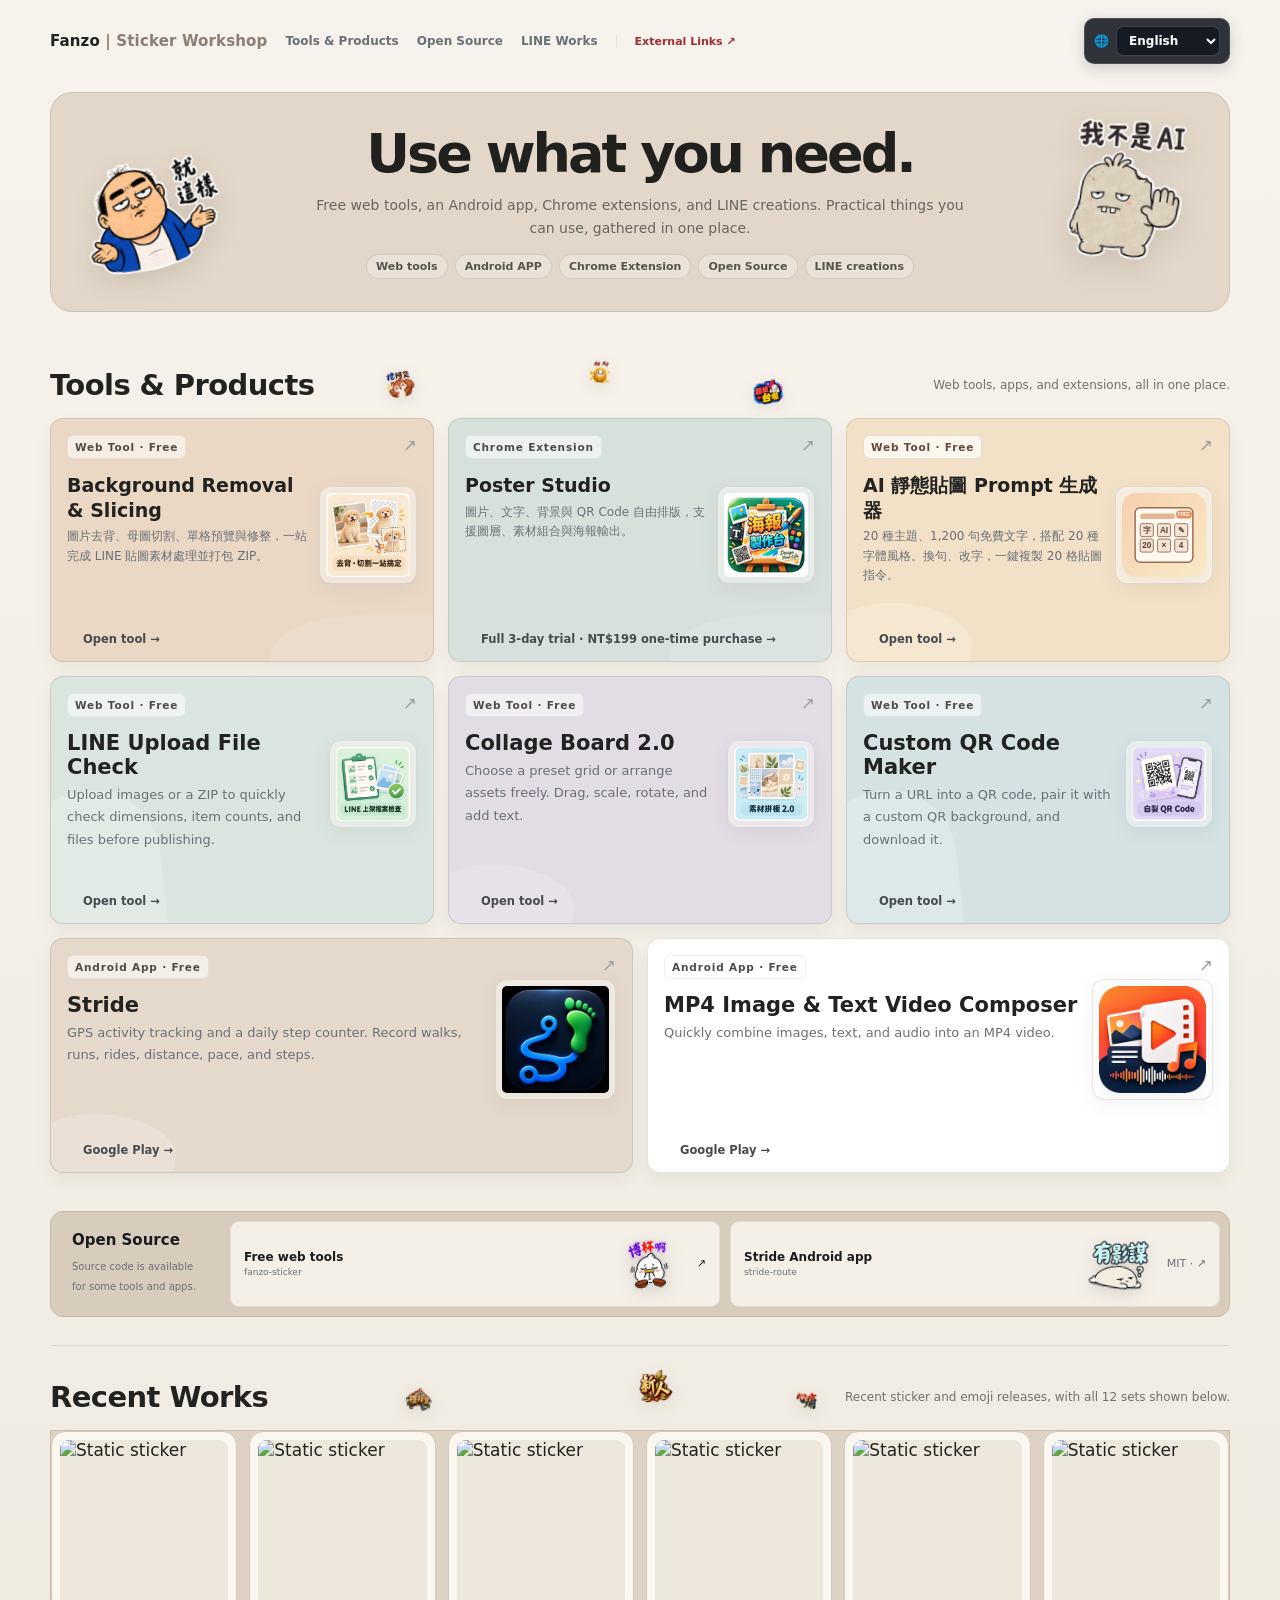
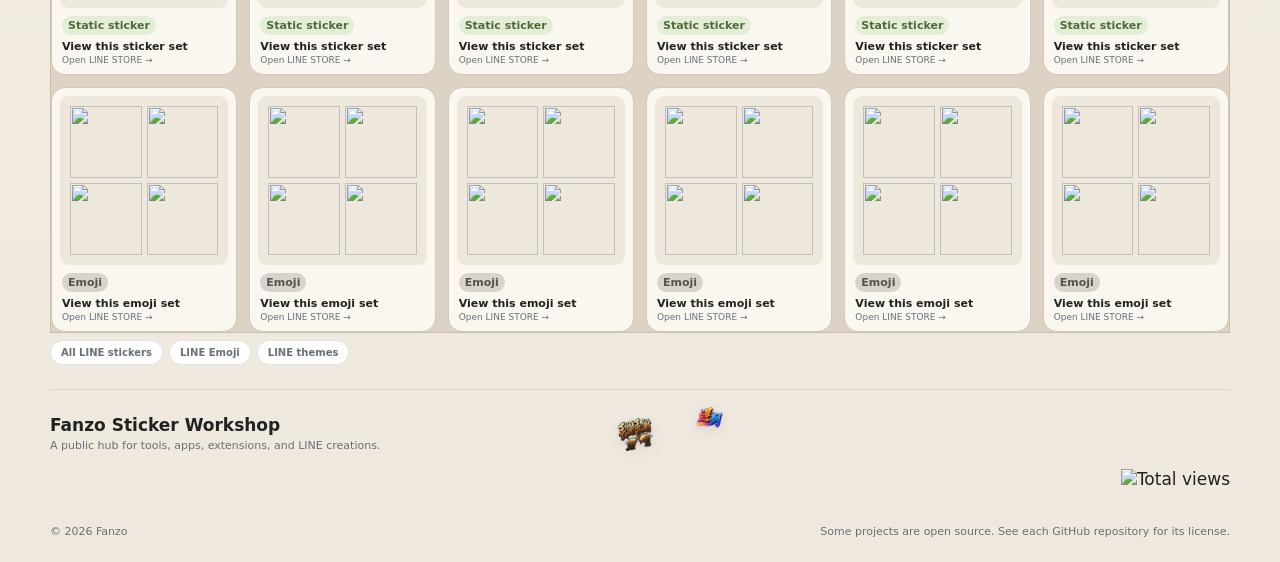
==== commit 05bd33a9: "Add AI Prompt public tool card and 3-3-2 homepage layout" ====
--- a/index.html
+++ b/index.html
@@ -903,6 +903,31 @@
 @media(max-width:900px){.creator-decorations{display:none}}
 </style>
 
+
+<style id="prompt-homepage-layout-1027V1">
+/* 公開 Prompt 上線：首頁卡片 3＋3＋2；僅作用於 #products。 */
+@media (min-width:901px) {
+  #products .product-bento {display:grid!important;grid-template-columns:repeat(12,minmax(0,1fr))!important;gap:14px!important}
+  #products .product-bento>.p-card {grid-column:span 4!important;min-width:0}
+  #products .product-bento>.p-card:nth-child(n+7) {grid-column:span 6!important}
+  #products .product-bento>.p-card:nth-child(-n+3) {min-height:244px!important;padding:16px 16px 50px!important;grid-template-columns:minmax(0,1fr) 98px!important;column-gap:10px!important}
+  #products .product-bento>.p-card:nth-child(-n+3) h3 {font-size:19px!important;line-height:1.3!important;overflow-wrap:anywhere}
+  #products .product-bento>.p-card:nth-child(-n+3) p {font-size:12px!important;line-height:1.6!important;max-width:none!important;overflow-wrap:anywhere;margin:0!important}
+  #products .product-bento>.p-card:nth-child(-n+3) .product-art {max-width:98px!important}
+}
+@media (min-width:651px) and (max-width:900px) {
+  #products .product-bento {display:grid!important;grid-template-columns:repeat(12,minmax(0,1fr))!important}
+  #products .product-bento>.p-card {grid-column:span 6!important;min-width:0}
+  #products .product-bento>.p-card:nth-child(-n+3) {min-height:215px!important}
+}
+@media (max-width:650px) {
+  #products .product-bento {display:grid!important;grid-template-columns:minmax(0,1fr)!important}
+  #products .product-bento>.p-card {grid-column:1/-1!important;min-width:0}
+  #products .product-bento>.p-card:nth-child(-n+3) {min-height:200px!important}
+}
+#products .product-bento>.prompt-public-card {background:#f2e1c6!important}
+#products .product-bento>.prompt-public-card .p-type {background:rgba(255,255,255,.7)!important;color:#684736!important;border-color:rgba(110,72,50,.14)!important}
+</style>
 </head>
 <body>
 <header><div class="wrap topbar"><a class="brand" href="./">煩躁胖子<span>｜貼圖工作站</span></a><nav class="new-nav"><a href="#products">工具與產品</a><a href="#open-source">開放原始碼</a><a href="#works">LINE 作品</a><details class="external-menu"><summary>外部連結 ↗</summary><div class="external-pop"><a href="https://store.line.me/search/zh-Hant?q=%E7%85%A9%E8%BA%81%E8%83%96%E5%AD%90" target="_blank" rel="noopener"><b>LINE STORE</b><small>全部作品</small></a><a href="https://www.facebook.com/profile.php?id=61592913950425" target="_blank" rel="noopener"><b>Facebook</b><small>最新作品與消息</small></a><a href="https://github.com/a8631071-blip/fanzo-sticker" target="_blank" rel="noopener"><b>GitHub</b><small>公開原始碼專案</small></a></div></details></nav></div></header>
@@ -914,8 +939,10 @@
 
 <section class="section wrap" id="products"><div class="section-head"><div><h2>工具與產品</h2></div><p>網頁工具、APP 與擴充功能集中在同一層級。</p><div class="section-title-decorations" aria-hidden="true"><img class="decor-a" src="./assets/decor/wagazai.png" alt="" loading="eager"><img class="decor-b" src="./assets/decor/zhaocai.png" alt="" loading="eager"><img class="decor-c" src="./assets/decor/chaojitaila.png" alt="" loading="eager"></div></div>
 <div class="product-bento">
-<a class="p-card major" href="./sticker/" target="_blank" rel="noopener"><div class="p-top"><span class="p-type">網頁工具・免費</span><span class="p-arrow">↗</span></div><img class="product-art" src="./assets/products/01.png" alt="" loading="eager"><h3>去背・切割一站搞定</h3><p>從原始圖片去背開始，一路處理母圖切割、單格預覽與修整，再整理成可下載的 ZIP。把原本要分開處理的步驟集中在同一套流程，適合 LINE 貼圖與表情貼製作。</p><div class="p-foot">直接使用 →</div></a>
-<a class="p-card major" href="https://chromewebstore.google.com/detail/%E6%B5%B7%E5%A0%B1%E8%A3%BD%E4%BD%9C%E5%8F%B0/giccbkmkanojfniioocgnfmainpafenc?utm_source=threads&utm_medium=social&utm_content=link_in_bio" target="_blank" rel="noopener"><div class="p-top"><span class="p-type">Chrome 擴充功能</span><span class="p-arrow">↗</span></div><img class="product-art" src="./assets/products/01_%E5%95%86%E5%BA%97%E5%9C%96%E7%A4%BA_512%20X%20512.png" alt="" loading="eager"><h3>海報製作台</h3><p>把圖片、文字、背景、QR Code、圖層與版面配置集中在同一個編輯畫面。可製作 LINE 貼圖宣傳海報，也能處理一般圖文海報；支援自由排版與素材組合，不受固定模板限制。</p><div class="p-foot">完整試用 3 天 · NT$199 一次買斷 →</div></a>
+<a class="p-card major" href="./sticker/" target="_blank" rel="noopener"><div class="p-top"><span class="p-type">網頁工具・免費</span><span class="p-arrow">↗</span></div><img class="product-art" src="./assets/products/01.png" alt="" loading="eager"><h3>去背・切割一站搞定</h3><p>圖片去背、母圖切割、單格預覽與修整，一站完成 LINE 貼圖素材處理並打包 ZIP。</p><div class="p-foot">直接使用 →</div></a>
+<a class="p-card major" href="https://chromewebstore.google.com/detail/%E6%B5%B7%E5%A0%B1%E8%A3%BD%E4%BD%9C%E5%8F%B0/giccbkmkanojfniioocgnfmainpafenc?utm_source=threads&utm_medium=social&utm_content=link_in_bio" target="_blank" rel="noopener"><div class="p-top"><span class="p-type">Chrome 擴充功能</span><span class="p-arrow">↗</span></div><img class="product-art" src="./assets/products/01_%E5%95%86%E5%BA%97%E5%9C%96%E7%A4%BA_512%20X%20512.png" alt="" loading="eager"><h3>海報製作台</h3><p>圖片、文字、背景與 QR Code 自由排版，支援圖層、素材組合與海報輸出。</p><div class="p-foot">完整試用 3 天 · NT$199 一次買斷 →</div></a>
+<a class="p-card major prompt-public-card" data-tool="prompt-1027V1" href="./prompt/" target="_blank" rel="noopener"><div class="p-top"><span class="p-type">網頁工具・免費</span><span class="p-arrow">↗</span></div><img class="product-art" src="./assets/products/prompt-generator.svg" alt="AI 靜態貼圖 Prompt 生成器縮圖" loading="eager"><h3>AI 靜態貼圖 Prompt 生成器</h3><p>20 種主題、1,200 句免費文字，搭配 20 種字體風格。換句、改字，一鍵複製 20 格貼圖指令。</p><div class="p-foot">直接使用 →</div></a>
+
 <a class="p-card" href="./line-check/" target="_blank" rel="noopener"><div class="p-top"><span class="p-type">網頁工具・免費</span><span class="p-arrow">↗</span></div><img class="product-art" src="./assets/products/02.png" alt="" loading="eager"><h3>LINE 上架檔案檢查</h3><p>上傳圖片或 ZIP，上架前快速檢查尺寸、數量與檔案。</p><div class="p-foot">直接使用 →</div></a>
 <a class="p-card" href="./collage/" target="_blank" rel="noopener"><div class="p-top"><span class="p-type">網頁工具・免費</span><span class="p-arrow">↗</span></div><img class="product-art" src="./assets/products/03.png" alt="" loading="eager"><h3>素材拼板 2.0</h3><p>制式拼板與自由排列，支援拖曳、縮放、旋轉與文字。</p><div class="p-foot">直接使用 →</div></a>
 <a class="p-card" href="./qr/" target="_blank" rel="noopener"><div class="p-top"><span class="p-type">網頁工具・免費</span><span class="p-arrow">↗</span></div><img class="product-art" src="./assets/products/04.png" alt="" loading="eager"><h3>自製 QR Code</h3><p>網址轉 QR Code，也能搭配自製 QR 背板後下載。</p><div class="p-foot">直接使用 →</div></a>
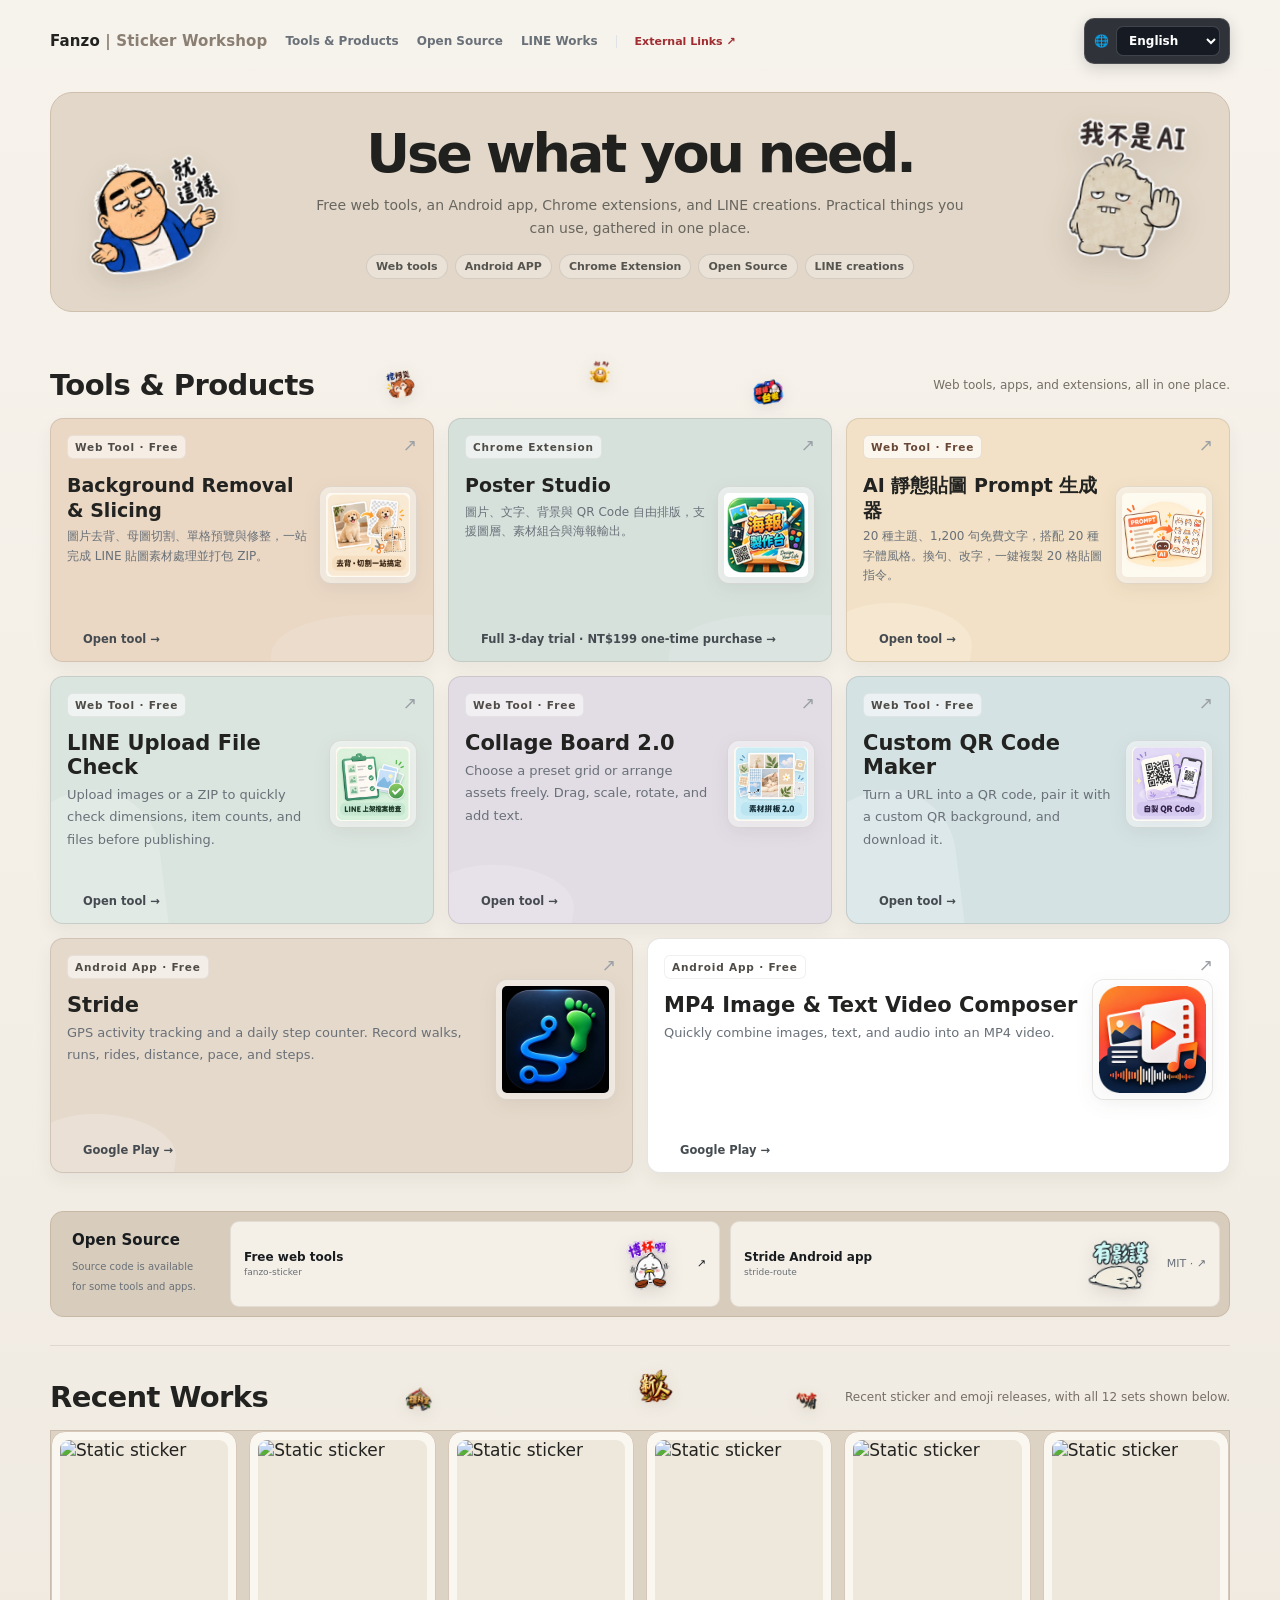
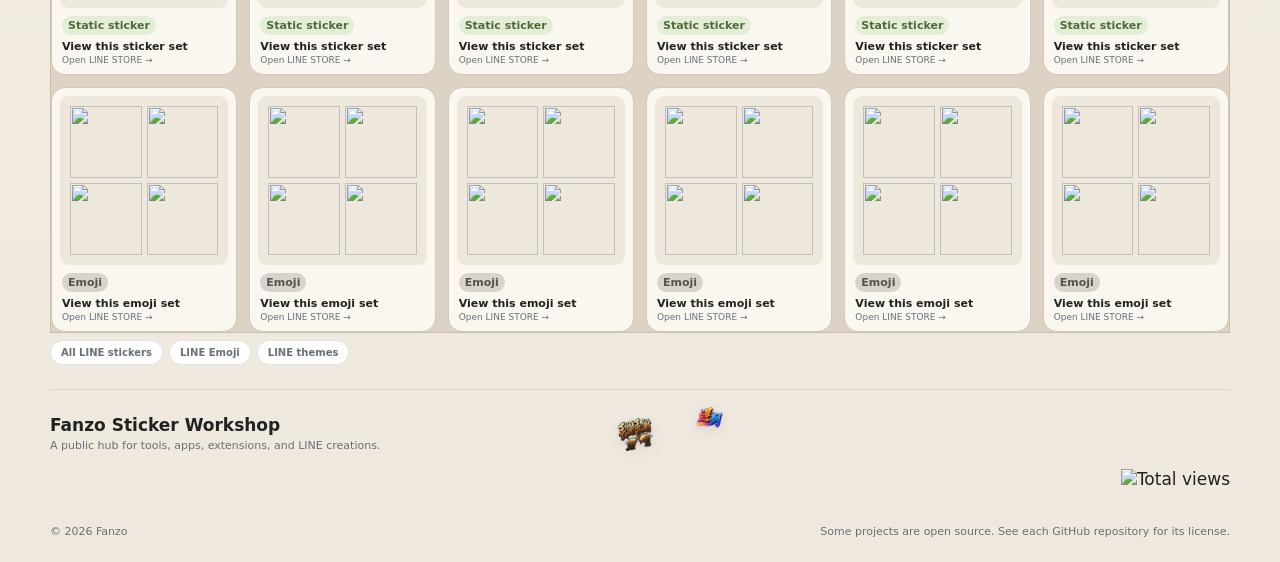
==== commit c7faefec: "Use approved Prompt cover image on homepage" ====
--- a/index.html
+++ b/index.html
@@ -941,7 +941,7 @@
 <div class="product-bento">
 <a class="p-card major" href="./sticker/" target="_blank" rel="noopener"><div class="p-top"><span class="p-type">網頁工具・免費</span><span class="p-arrow">↗</span></div><img class="product-art" src="./assets/products/01.png" alt="" loading="eager"><h3>去背・切割一站搞定</h3><p>圖片去背、母圖切割、單格預覽與修整，一站完成 LINE 貼圖素材處理並打包 ZIP。</p><div class="p-foot">直接使用 →</div></a>
 <a class="p-card major" href="https://chromewebstore.google.com/detail/%E6%B5%B7%E5%A0%B1%E8%A3%BD%E4%BD%9C%E5%8F%B0/giccbkmkanojfniioocgnfmainpafenc?utm_source=threads&utm_medium=social&utm_content=link_in_bio" target="_blank" rel="noopener"><div class="p-top"><span class="p-type">Chrome 擴充功能</span><span class="p-arrow">↗</span></div><img class="product-art" src="./assets/products/01_%E5%95%86%E5%BA%97%E5%9C%96%E7%A4%BA_512%20X%20512.png" alt="" loading="eager"><h3>海報製作台</h3><p>圖片、文字、背景與 QR Code 自由排版，支援圖層、素材組合與海報輸出。</p><div class="p-foot">完整試用 3 天 · NT$199 一次買斷 →</div></a>
-<a class="p-card major prompt-public-card" data-tool="prompt-1027V1" href="./prompt/" target="_blank" rel="noopener"><div class="p-top"><span class="p-type">網頁工具・免費</span><span class="p-arrow">↗</span></div><img class="product-art" src="./assets/products/prompt-generator.svg" alt="AI 靜態貼圖 Prompt 生成器縮圖" loading="eager"><h3>AI 靜態貼圖 Prompt 生成器</h3><p>20 種主題、1,200 句免費文字，搭配 20 種字體風格。換句、改字，一鍵複製 20 格貼圖指令。</p><div class="p-foot">直接使用 →</div></a>
+<a class="p-card major prompt-public-card" data-tool="prompt-1027V1" href="./prompt/" target="_blank" rel="noopener"><div class="p-top"><span class="p-type">網頁工具・免費</span><span class="p-arrow">↗</span></div><img class="product-art" src="./assets/products/prompt-generator-1027V2.jpg" alt="AI 靜態貼圖 Prompt 生成器縮圖" loading="eager"><h3>AI 靜態貼圖 Prompt 生成器</h3><p>20 種主題、1,200 句免費文字，搭配 20 種字體風格。換句、改字，一鍵複製 20 格貼圖指令。</p><div class="p-foot">直接使用 →</div></a>
 
 <a class="p-card" href="./line-check/" target="_blank" rel="noopener"><div class="p-top"><span class="p-type">網頁工具・免費</span><span class="p-arrow">↗</span></div><img class="product-art" src="./assets/products/02.png" alt="" loading="eager"><h3>LINE 上架檔案檢查</h3><p>上傳圖片或 ZIP，上架前快速檢查尺寸、數量與檔案。</p><div class="p-foot">直接使用 →</div></a>
 <a class="p-card" href="./collage/" target="_blank" rel="noopener"><div class="p-top"><span class="p-type">網頁工具・免費</span><span class="p-arrow">↗</span></div><img class="product-art" src="./assets/products/03.png" alt="" loading="eager"><h3>素材拼板 2.0</h3><p>制式拼板與自由排列，支援拖曳、縮放、旋轉與文字。</p><div class="p-foot">直接使用 →</div></a>
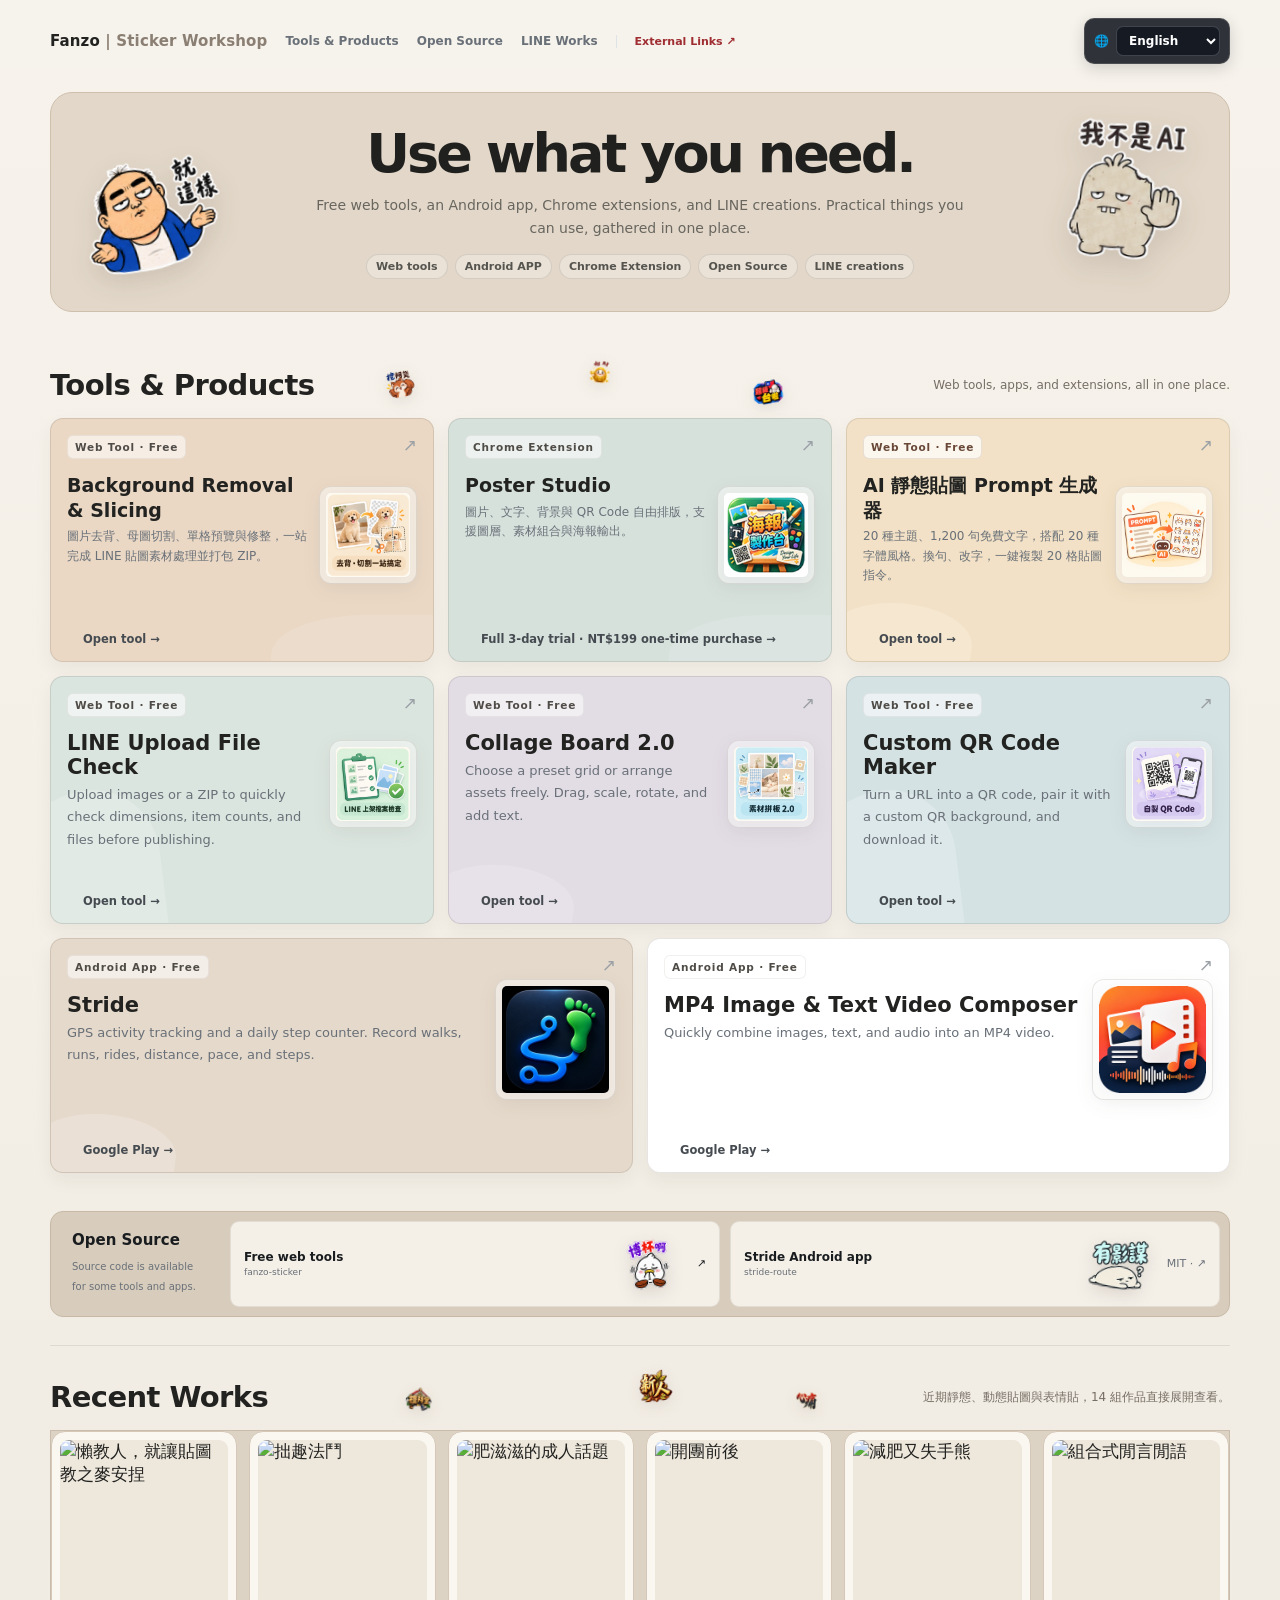
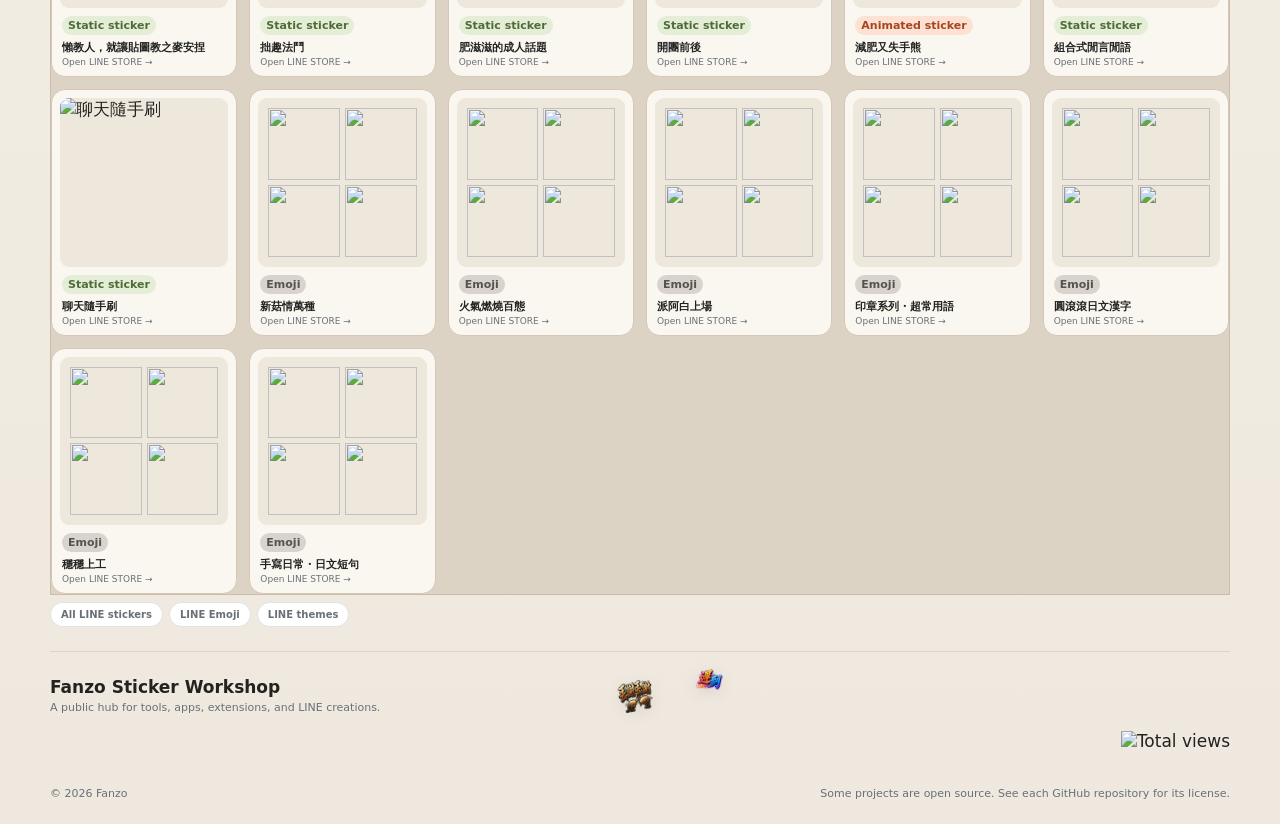
==== commit 48714d83: "Update homepage showcase to 14 selected Sep-Oct stickers and emoji 1028V1" ====
--- a/index.html
+++ b/index.html
@@ -952,7 +952,7 @@
 
 <section class="section wrap" id="open-source"><div class="opensource-strip"><div class="oss-title"><b>開放原始碼</b><small>部分工具與 APP 公開程式碼</small></div><a class="oss-card" href="https://github.com/a8631071-blip/fanzo-sticker" target="_blank" rel="noopener"><span><b>免費網頁工具</b><small>fanzo-sticker</small></span><img class="oss-card-art oss-card-art-sticker" src="./assets/decor/bobeia.png" alt="" loading="eager"><span>↗</span></a><a class="oss-card" href="https://github.com/a8631071-blip/stride-route" target="_blank" rel="noopener"><span><b>步跡 Android APP</b><small>stride-route</small></span><img class="oss-card-art oss-card-art-emoji" src="./assets/decor/youyingmou.png" alt="" loading="eager"><span class="oss-license">MIT · ↗</span></a></div></section>
 
-<section class="section wrap" id="works"><div class="section-head"><div><h2>最近作品</h2></div><p>近期靜態貼圖與表情貼，12 組作品直接展開查看。</p><div class="section-title-decorations" aria-hidden="true"><img class="decor-a" src="./assets/decor/libaitang.png" alt="" loading="eager"><img class="decor-b" src="./assets/decor/xinren.png" alt="" loading="eager"><img class="decor-c" src="./assets/decor/xintong.png" alt="" loading="eager"></div></div><div class="showcase-box showcase-static"><div class="showcase-grid" id="showcaseTrack"></div></div><div class="store-links"><a href="https://store.line.me/search/sticker/zh-Hant?q=%E7%85%A9%E8%BA%81%E8%83%96%E5%AD%90" target="_blank" rel="noopener">全部 LINE 貼圖</a><a href="https://store.line.me/search/emoji/zh-Hant?q=%E7%85%A9%E8%BA%81%E8%83%96%E5%AD%90" target="_blank" rel="noopener">LINE 表情貼</a><a href="https://store.line.me/search/theme/zh-Hant?q=%E7%85%A9%E8%BA%81%E8%83%96%E5%AD%90" target="_blank" rel="noopener">LINE 主題</a></div></section>
+<section class="section wrap" id="works"><div class="section-head"><div><h2>最近作品</h2></div><p>近期靜態、動態貼圖與表情貼，14 組作品直接展開查看。</p><div class="section-title-decorations" aria-hidden="true"><img class="decor-a" src="./assets/decor/libaitang.png" alt="" loading="eager"><img class="decor-b" src="./assets/decor/xinren.png" alt="" loading="eager"><img class="decor-c" src="./assets/decor/xintong.png" alt="" loading="eager"></div></div><div class="showcase-box showcase-static"><div class="showcase-grid" id="showcaseTrack"></div></div><div class="store-links"><a href="https://store.line.me/search/sticker/zh-Hant?q=%E7%85%A9%E8%BA%81%E8%83%96%E5%AD%90" target="_blank" rel="noopener">全部 LINE 貼圖</a><a href="https://store.line.me/search/emoji/zh-Hant?q=%E7%85%A9%E8%BA%81%E8%83%96%E5%AD%90" target="_blank" rel="noopener">LINE 表情貼</a><a href="https://store.line.me/search/theme/zh-Hant?q=%E7%85%A9%E8%BA%81%E8%83%96%E5%AD%90" target="_blank" rel="noopener">LINE 主題</a></div></section>
 
 <section class="wrap creator-note"><div><b>煩躁胖子｜貼圖工作站</b><p>工具、APP、擴充功能與 LINE 創作的公開入口。</p></div><div class="creator-decorations" aria-hidden="true"><img class="decor-a" src="./assets/decor/diuxiediuxie.png" alt="" loading="eager"><img class="decor-b" src="./assets/decor/chidao.png" alt="" loading="eager"></div></section>
 <section class="wrap restored-counter"><div class="visitor-count" title="首頁累積瀏覽次數">
@@ -962,32 +962,34 @@
 <footer><div class="wrap footer-inner"><span>© 2026 煩躁胖子</span><span>部分專案採開放原始碼；授權方式以各 GitHub 專案說明為準。</span></div></footer>
 <script>
 const SHOWCASE_ITEMS = [
-  { id:"36816346", kind:"靜態貼圖", cls:"static", url:"https://store.line.me/stickershop/product/36816346/zh-Hant" },
-  { id:"36816269", kind:"靜態貼圖", cls:"static", url:"https://store.line.me/stickershop/product/36816269/zh-Hant" },
-  { id:"36816199", kind:"靜態貼圖", cls:"static", url:"https://store.line.me/stickershop/product/36816199/zh-Hant" },
-  { id:"36723654", kind:"靜態貼圖", cls:"static", url:"https://store.line.me/stickershop/product/36723654/zh-Hant" },
-  { id:"36785043", kind:"靜態貼圖", cls:"static", url:"https://store.line.me/stickershop/product/36785043/zh-Hant" },
-  { id:"36705056", kind:"靜態貼圖", cls:"static", url:"https://store.line.me/stickershop/product/36705056/zh-Hant" },
-  { id:"6a816e19117a5b0a0e144e4b", kind:"表情貼", cls:"emoji", type:"emoji", url:"https://store.line.me/emojishop/product/6a816e19117a5b0a0e144e4b/zh-Hant" },
-  { id:"6a840abcdd388027caabe3f6", kind:"表情貼", cls:"emoji", type:"emoji", url:"https://store.line.me/emojishop/product/6a840abcdd388027caabe3f6/zh-Hant" },
-  { id:"6ab2307e9873e30db180af23", kind:"表情貼", cls:"emoji", type:"emoji", url:"https://store.line.me/emojishop/product/6ab2307e9873e30db180af23/zh-Hant" },
-  { id:"6ab4d991351ef75626dbac79", kind:"表情貼", cls:"emoji", type:"emoji", url:"https://store.line.me/emojishop/product/6ab4d991351ef75626dbac79/zh-Hant" },
-  { id:"6aae3cb5c427d714c65b676b", kind:"表情貼", cls:"emoji", type:"emoji", url:"https://store.line.me/emojishop/product/6aae3cb5c427d714c65b676b/zh-Hant" },
-  { id:"6aacf4b7c427d714c65b6734", kind:"表情貼", cls:"emoji", type:"emoji", url:"https://store.line.me/emojishop/product/6aacf4b7c427d714c65b6734/zh-Hant" }
+  { id:"36816199", name:"懶教人，就讓貼圖教之麥安捏", kind:"靜態貼圖", cls:"static", url:"https://store.line.me/stickershop/product/36816199/zh-Hant" },
+  { id:"37431526", name:"拙趣法鬥", kind:"靜態貼圖", cls:"static", url:"https://store.line.me/stickershop/product/37431526/zh-Hant" },
+  { id:"37002887", name:"肥滋滋的成人話題", kind:"靜態貼圖", cls:"static", url:"https://store.line.me/stickershop/product/37002887/zh-Hant" },
+  { id:"37523093", name:"開團前後", kind:"靜態貼圖", cls:"static", url:"https://store.line.me/stickershop/product/37523093/zh-Hant" },
+  { id:"37522134", name:"減肥又失手熊", kind:"動態貼圖", cls:"motion", url:"https://store.line.me/stickershop/product/37522134/zh-Hant" },
+  { id:"37516504", name:"組合式閒言閒語", kind:"靜態貼圖", cls:"static", url:"https://store.line.me/stickershop/product/37516504/zh-Hant" },
+  { id:"37478125", name:"聊天隨手刷", kind:"靜態貼圖", cls:"static", url:"https://store.line.me/stickershop/product/37478125/zh-Hant" },
+  { id:"6ac8a1939873e30db180ef9f", name:"新菇情萬種", kind:"表情貼", cls:"emoji", type:"emoji", url:"https://store.line.me/emojishop/product/6ac8a1939873e30db180ef9f/zh-Hant" },
+  { id:"6ac711f69873e30db180e835", name:"火氣燃燒百態", kind:"表情貼", cls:"emoji", type:"emoji", url:"https://store.line.me/emojishop/product/6ac711f69873e30db180e835/zh-Hant" },
+  { id:"6ac4aca9351ef75626dbb444", name:"派阿白上場", kind:"表情貼", cls:"emoji", type:"emoji", url:"https://store.line.me/emojishop/product/6ac4aca9351ef75626dbb444/zh-Hant" },
+  { id:"6ac35358673fb171f3d4861d", name:"印章系列・超常用語", kind:"表情貼", cls:"emoji", type:"emoji", url:"https://store.line.me/emojishop/product/6ac35358673fb171f3d4861d/zh-Hant" },
+  { id:"6ac209f06421ee0fc62f0a4e", name:"圓滾滾日文漢字", kind:"表情貼", cls:"emoji", type:"emoji", url:"https://store.line.me/emojishop/product/6ac209f06421ee0fc62f0a4e/zh-Hant" },
+  { id:"6abe05cf6421ee0fc62f04e8", name:"穩穩上工", kind:"表情貼", cls:"emoji", type:"emoji", url:"https://store.line.me/emojishop/product/6abe05cf6421ee0fc62f04e8/zh-Hant" },
+  { id:"6aba1dbc9873e30db180c1ed", name:"手寫日常・日文短句", kind:"表情貼", cls:"emoji", type:"emoji", url:"https://store.line.me/emojishop/product/6aba1dbc9873e30db180c1ed/zh-Hant" },
 ];
 
 function renderShowcase(){
   const track = document.getElementById("showcaseTrack");
   track.innerHTML = SHOWCASE_ITEMS.map((item) => `
-    <a class="work-card" href="${item.url}" target="_blank" rel="noopener" aria-label="${item.kind}">
+    <a class="work-card" href="${item.url}" target="_blank" rel="noopener" aria-label="${item.name}｜${item.kind}">
       <div class="work-image ${item.type==='emoji' ? 'emoji-preview' : ''}">
         ${item.type==='emoji'
           ? [1,2,3,4].map(n => '<img src="https://stickershop.line-scdn.net/sticonshop/v1/sticon/'+item.id+'/iPhone/'+String(n).padStart(3,'0')+'.png?v=1" alt="" loading="lazy" referrerpolicy="no-referrer">').join('')
-          : '<img src="https://stickershop.line-scdn.net/stickershop/v1/product/'+item.id+'/LINEStorePC/main.png?v=1" alt="'+item.kind+'" loading="lazy" referrerpolicy="no-referrer">'}
+          : '<img src="https://stickershop.line-scdn.net/stickershop/v1/product/'+item.id+'/LINEStorePC/main.png?v=1" alt="'+item.name+'" loading="lazy" referrerpolicy="no-referrer">'}
       </div>
       <div class="work-meta">
         <span class="badge ${item.cls}">${item.kind}</span>
-        <div class="work-title">${item.type==='emoji' ? '看看這組表情貼' : '看看這組貼圖'}</div>
+        <div class="work-title">${item.name}</div>
         <div class="work-more">前往 LINE STORE →</div>
       </div>
     </a>
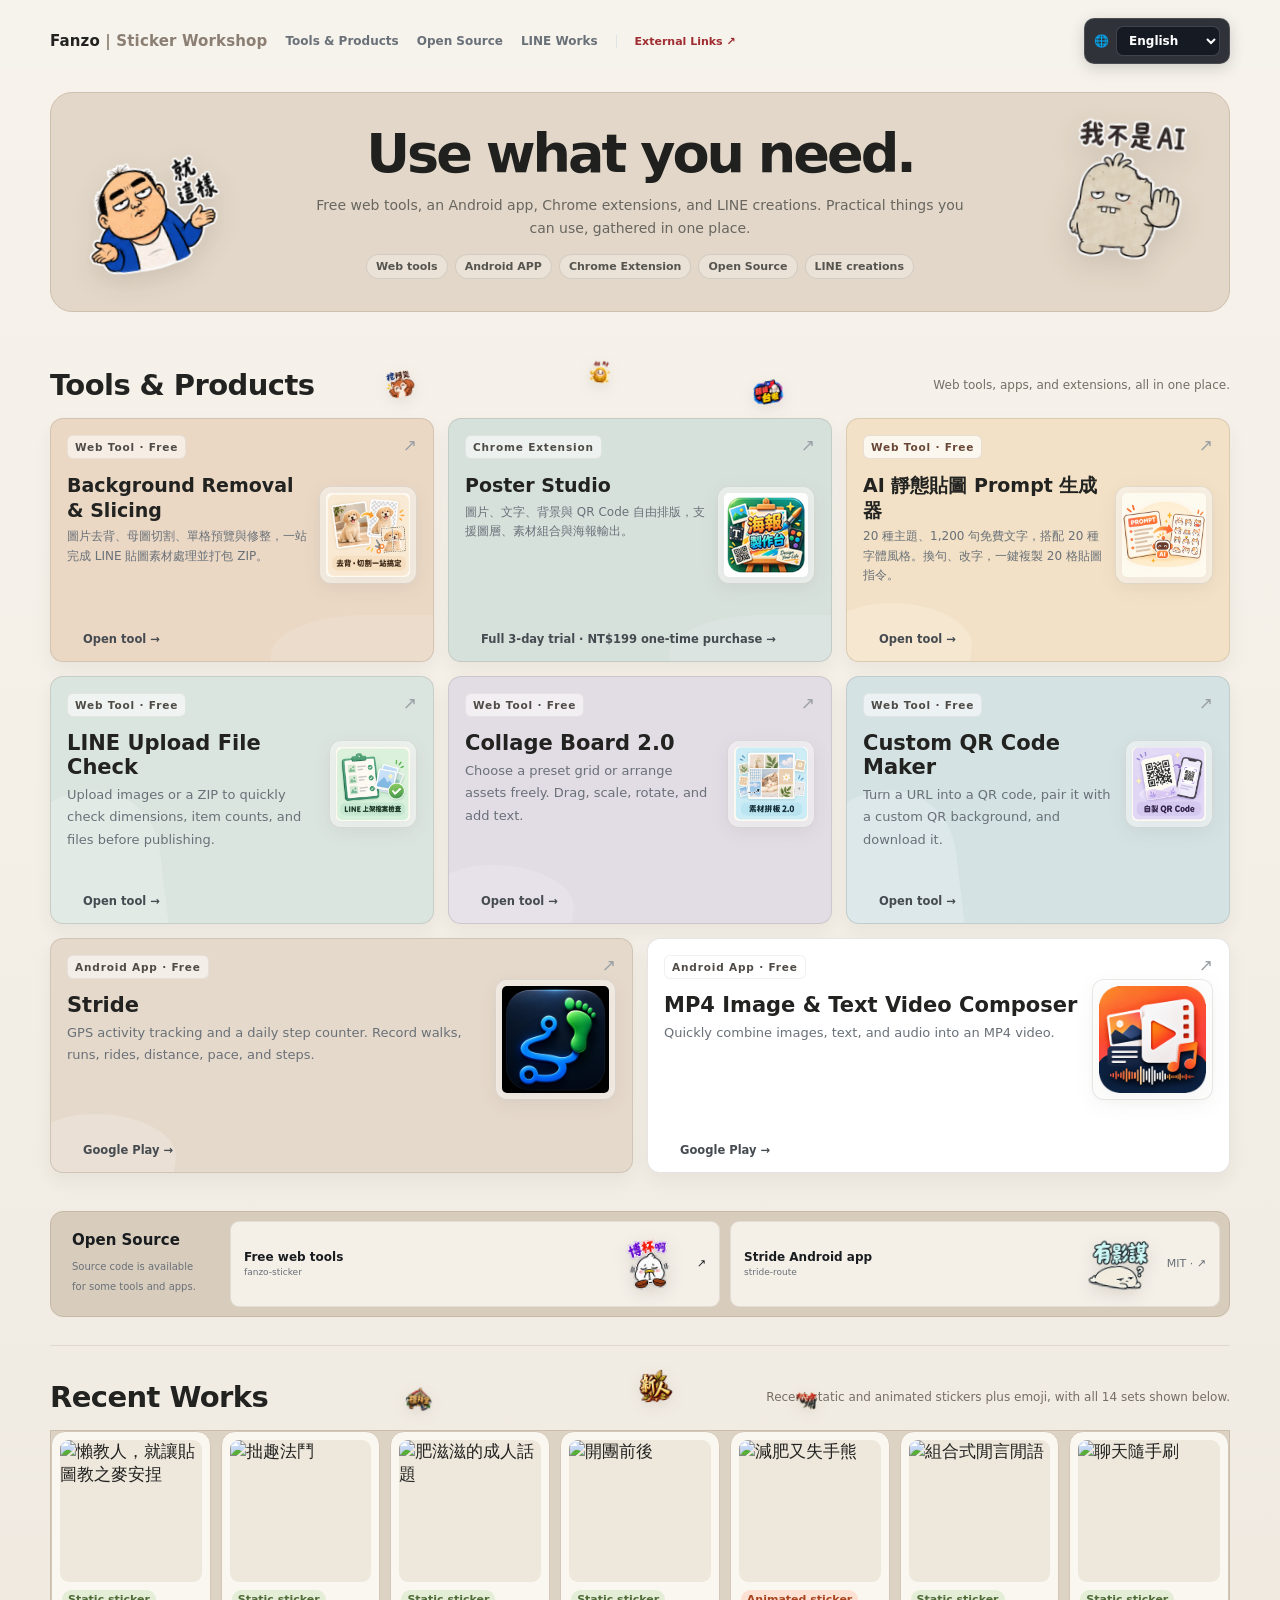
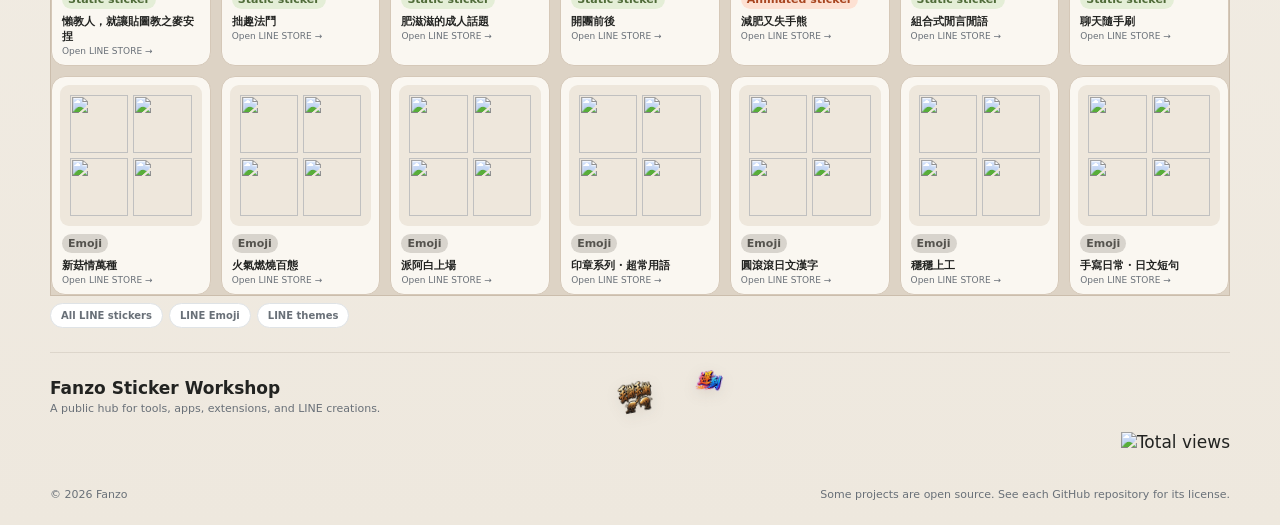
==== commit b7027367: "Fix recent works showcase to 7 columns x 2 rows on desktop (1028V2)" ====
--- a/index.html
+++ b/index.html
@@ -632,9 +632,9 @@
 @media(max-width:650px){.external-menu{display:none}}
 </style>
 
-<style id="showcase-grid-v4">
-.showcase-static{overflow:visible}.showcase-grid{display:grid;grid-template-columns:repeat(6,minmax(0,1fr));gap:12px}.showcase-grid .work-card{min-width:0;width:auto}.showcase-grid .work-image{aspect-ratio:1/1}.showcase-grid .work-image img{width:100%;height:100%;object-fit:contain}.showcase-foot{display:none}
-@media(max-width:1050px){.showcase-grid{grid-template-columns:repeat(4,minmax(0,1fr))}}
+<style id="showcase-grid-v5">
+.showcase-static{overflow:visible}.showcase-grid{display:grid;grid-template-columns:repeat(7,minmax(0,1fr));gap:10px}.showcase-grid .work-card{min-width:0;width:auto}.showcase-grid .work-image{aspect-ratio:1/1}.showcase-grid .work-image img{width:100%;height:100%;object-fit:contain}.showcase-foot{display:none}
+@media(max-width:1180px){.showcase-grid{grid-template-columns:repeat(4,minmax(0,1fr))}}
 @media(max-width:650px){.showcase-grid{grid-template-columns:repeat(2,minmax(0,1fr));gap:9px}}
 </style>
 
